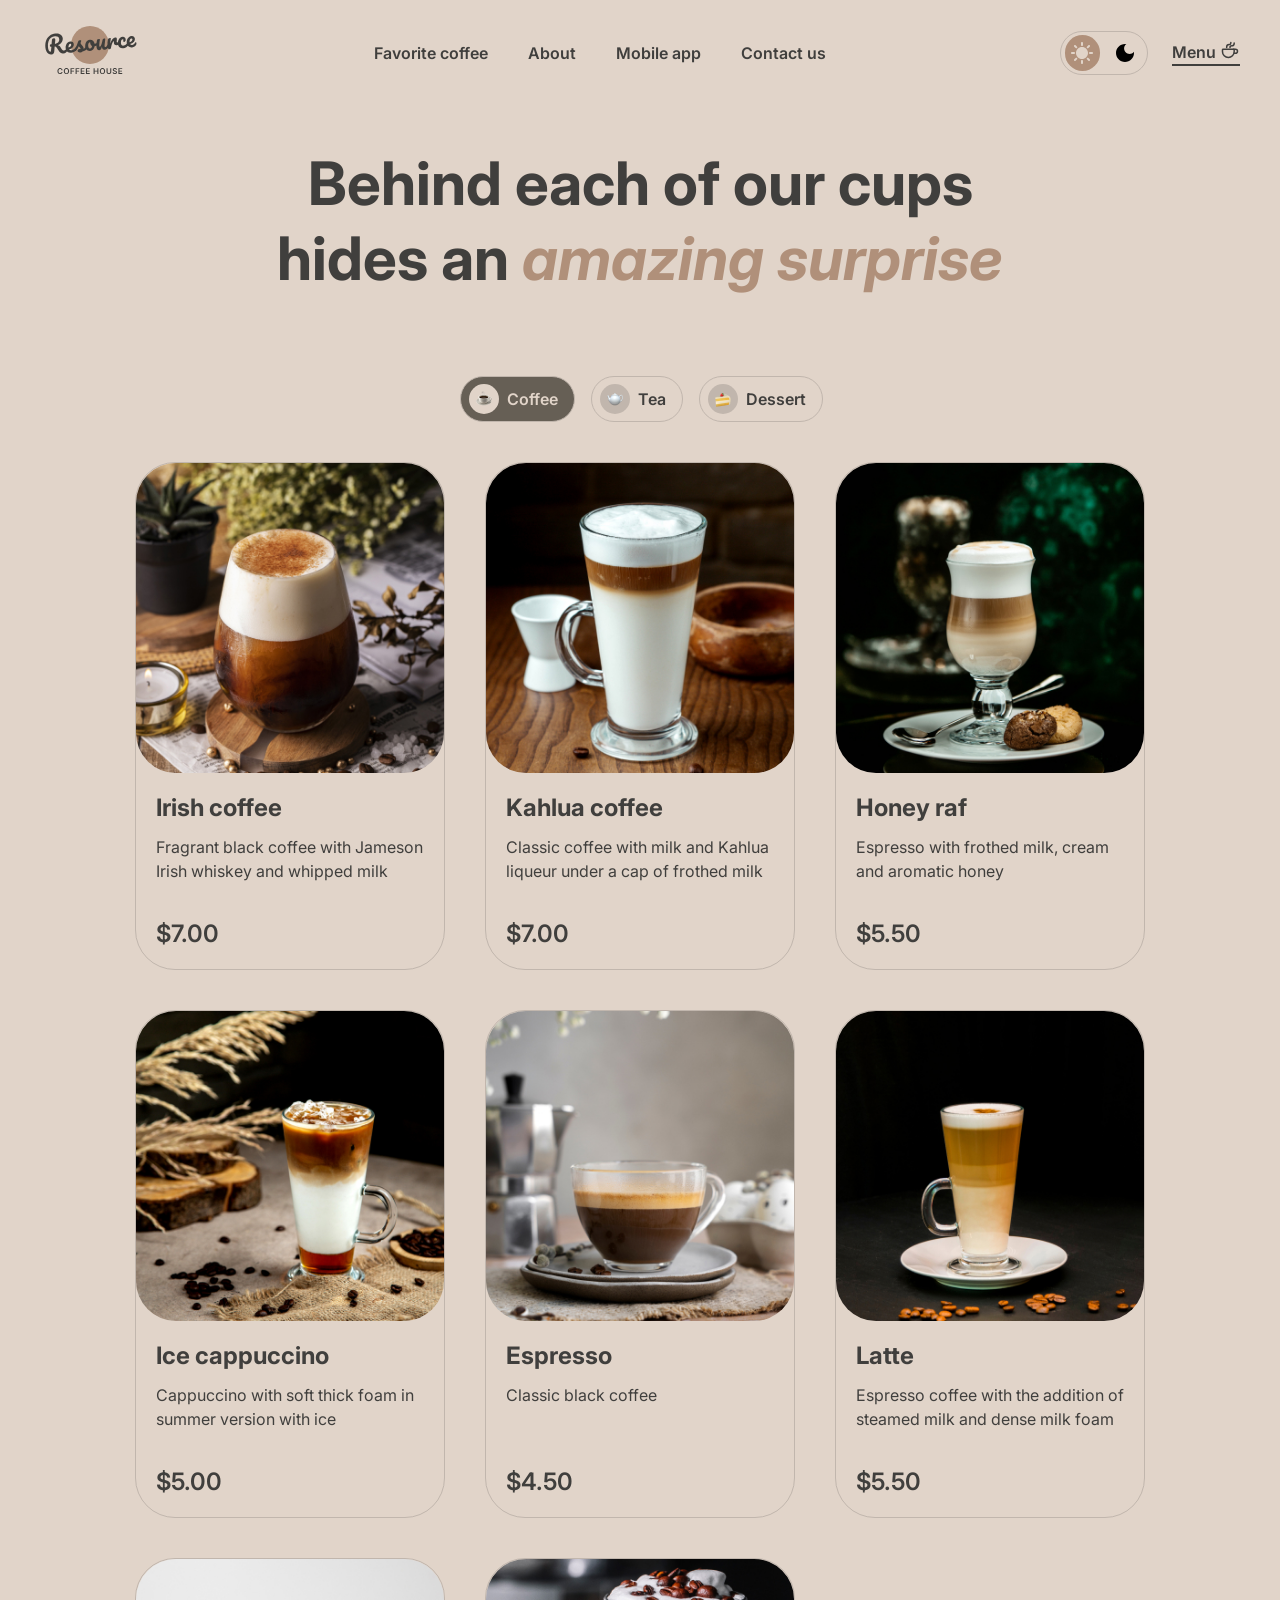
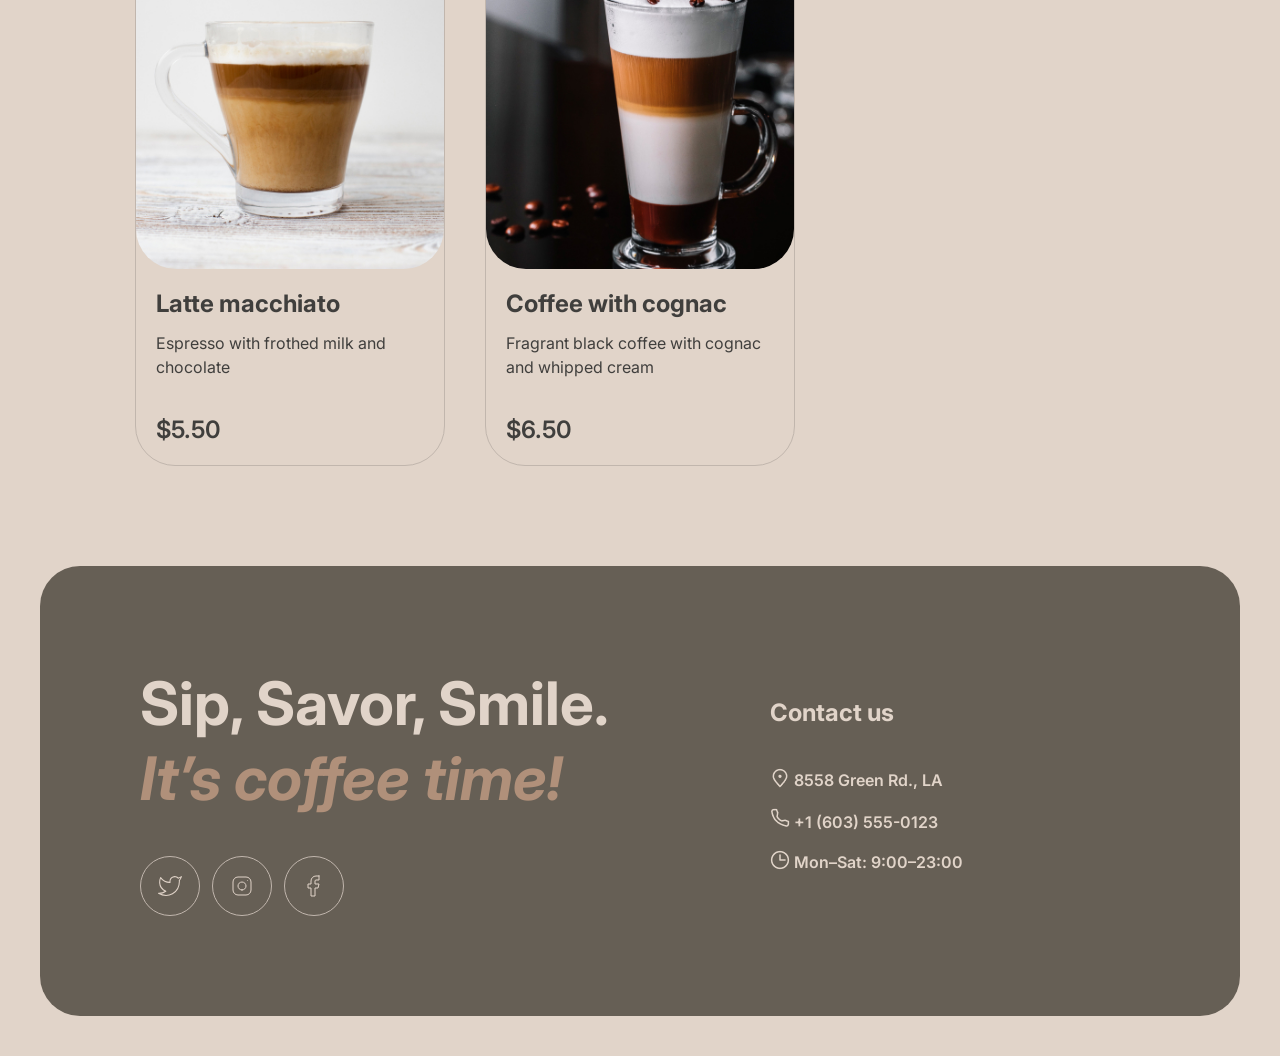
==== catalog.html @ 5dd46937 "feat: add favicon" ====
<!DOCTYPE html>
<html lang="en">

<head>
    <meta charset="UTF-8">
    <meta name="viewport" content="width=device-width, initial-scale=1.0">
    <title>Coffee House</title>
    <link rel="icon" href="images/favicons/cafe.ico" type="image/x-icon">
    <link
        href="https://fonts.googleapis.com/css2?family=Inter:ital,opsz,wght@0,14..32,100..900;1,14..32,100..900&display=swap"
        rel="stylesheet">
    <link rel="stylesheet" href="styles/style.css">
    <link rel="stylesheet" href="styles/catalog.css">
    <link rel="stylesheet" href="styles/media.css">
    <script>
        (function () {
            const theme = localStorage.getItem('theme') || 'light';
            document.documentElement.setAttribute('data-theme', theme);
        })();
    </script>
</head>

<body>

    <svg xmlns="http://www.w3.org/2000/svg" style="display: none;">
        <symbol id="icon-logo" viewBox="0 0 100 60" fill="none">
            <path
                d="M69 25C69 35.4934 60.4934 44 50 44C39.5066 44 31 35.4934 31 25C31 14.5066 39.5066 6 50 6C60.4934 6 69 14.5066 69 25Z"
                fill="#B0907A" />
            <path
                d="M95.6784 22.2913C95.8856 22.2732 96.0534 22.3548 96.1817 22.5364C96.326 22.7165 96.4127 22.9739 96.442 23.3086C96.4922 23.8824 96.4 24.3884 96.1652 24.8265C95.7789 25.5509 95.2359 26.1365 94.5362 26.5832C93.8524 27.0285 93.0084 27.295 92.0042 27.3829C90.4741 27.5168 89.2469 27.1664 88.3226 26.3318C87.3969 25.4812 86.8658 24.2749 86.7291 22.7129C86.6329 21.6131 86.7748 20.5727 87.1547 19.5919C87.5333 18.5951 88.1046 17.7822 88.8687 17.1532C89.6487 16.5229 90.5568 16.1623 91.5928 16.0717C92.5173 15.9908 93.2829 16.2049 93.8895 16.714C94.4948 17.2071 94.8386 17.9239 94.9209 18.8643C95.0171 19.9641 94.7016 20.9473 93.9743 21.814C93.2617 22.6633 91.9772 23.4021 90.1208 24.0303C90.5675 24.73 91.2451 25.0401 92.1537 24.9606C92.8072 24.9035 93.3279 24.7053 93.7158 24.3662C94.1197 24.0257 94.5692 23.4725 95.0643 22.7064C95.2346 22.4506 95.4393 22.3122 95.6784 22.2913ZM91.3914 18.4503C90.8016 18.5019 90.3295 18.8885 89.9751 19.6102C89.6365 20.3304 89.5098 21.1767 89.5949 22.149L89.5991 22.1968C90.5199 21.8914 91.2318 21.4918 91.7347 20.9981C92.2376 20.5044 92.4632 19.9626 92.4117 19.3729C92.3852 19.0701 92.2766 18.8386 92.0859 18.6786C91.9098 18.5013 91.6783 18.4252 91.3914 18.4503Z"
                fill="currentColor" />
            <path
                d="M83.2976 28.1446C81.7356 28.2813 80.4779 27.9497 79.5245 27.1497C78.5857 26.3324 78.0529 25.1985 77.926 23.7481C77.813 22.457 77.969 21.303 78.394 20.2861C78.819 19.2692 79.4149 18.4622 80.1818 17.8651C80.9487 17.268 81.7784 16.9304 82.671 16.8523C83.5477 16.7756 84.2481 16.9793 84.7723 17.4635C85.311 17.9303 85.6159 18.5702 85.6871 19.383C85.7456 20.0525 85.6437 20.6316 85.3813 21.1203C85.1348 21.6076 84.7725 21.8722 84.2944 21.9141C83.9915 21.9406 83.7382 21.8904 83.5344 21.7637C83.3465 21.6356 83.2414 21.444 83.2191 21.189C83.2093 21.0774 83.2141 20.9485 83.2334 20.8023C83.2527 20.6561 83.2676 20.5504 83.278 20.4852C83.3367 20.2392 83.357 20.0125 83.3389 19.8053C83.3208 19.5981 83.2511 19.4436 83.1297 19.3418C83.0243 19.2386 82.876 19.1953 82.6847 19.2121C82.3181 19.2441 81.9901 19.4415 81.7006 19.8041C81.4097 20.1508 81.193 20.6114 81.0506 21.186C80.9081 21.7606 80.8661 22.3826 80.9247 23.0521C81.0865 24.901 81.9723 25.7551 83.5821 25.6142C84.2356 25.557 84.9181 25.2805 85.6296 24.7846C86.3556 24.2714 87.0469 23.5444 87.7034 22.6036C87.8752 22.3637 88.0806 22.2333 88.3197 22.2124C88.5269 22.1942 88.6946 22.2759 88.8229 22.4574C88.9672 22.6375 89.054 22.895 89.0832 23.2297C89.1362 23.8354 89.028 24.3427 88.7587 24.7518C88.0904 25.7418 87.2526 26.5378 86.2452 27.1399C85.2524 27.7247 84.2699 28.0596 83.2976 28.1446Z"
                fill="currentColor" />
            <path
                d="M69.549 29.3476C68.9433 29.4006 68.485 29.1195 68.1742 28.5042C67.8794 27.8876 67.6706 26.8779 67.5479 25.4753C67.3666 23.4032 67.4892 21.4089 67.9158 19.4924C68.0188 19.0177 68.2207 18.6627 68.5213 18.4276C68.8365 18.1752 69.289 18.0232 69.8787 17.9716C70.1975 17.9437 70.4242 17.964 70.5586 18.0326C70.6931 18.1011 70.7701 18.2469 70.7897 18.4701C70.812 18.7251 70.7426 19.3094 70.5816 20.2229C70.478 20.8744 70.3993 21.4434 70.3455 21.93C70.2917 22.4165 70.2636 23.0132 70.2612 23.7201C70.6673 22.3033 71.1594 21.136 71.7376 20.2181C72.3158 19.3002 72.8997 18.6308 73.4892 18.2098C74.0947 17.7874 74.6605 17.5532 75.1865 17.5072C76.2225 17.4166 76.7858 17.8893 76.8765 18.9253C76.8946 19.1325 76.8668 19.6409 76.7931 20.4504C76.7214 21.0991 76.6925 21.5032 76.7064 21.6626C76.7552 22.2204 76.9789 22.4819 77.3773 22.4471C77.8236 22.408 78.3668 22.0072 79.0067 21.2445C79.1958 21.0191 79.4019 20.8967 79.6251 20.8772C79.8323 20.8591 80 20.9408 80.1283 21.1223C80.2712 21.2864 80.3559 21.5199 80.3824 21.8228C80.434 22.4125 80.315 22.8887 80.0255 23.2513C79.6197 23.7526 79.1285 24.1971 78.5521 24.5848C77.9903 24.9552 77.3746 25.1697 76.7052 25.2282C75.8604 25.3021 75.196 25.1434 74.7121 24.7521C74.2441 24.3594 73.978 23.7965 73.9139 23.0633C73.8929 22.8242 73.8959 22.583 73.9228 22.3397C73.9268 22.0182 73.9239 21.8016 73.9142 21.69C73.8919 21.435 73.793 21.3151 73.6177 21.3305C73.3786 21.3514 73.0836 21.6503 72.7325 22.2271C72.396 22.7865 72.0748 23.5213 71.7689 24.4314C71.4631 25.3415 71.2332 26.2932 71.0791 27.2864C70.9694 28.0509 70.8068 28.5791 70.5914 28.8709C70.3906 29.1455 70.0431 29.3044 69.549 29.3476Z"
                fill="currentColor" />
            <path
                d="M59.2462 30.2488C58.5289 30.3116 57.9106 30.0364 57.3912 29.4233C56.8863 28.7929 56.5906 27.9836 56.5042 26.9954C56.3996 25.8 56.3838 24.7012 56.4567 23.699C56.5282 22.6809 56.6985 21.5979 56.9675 20.4501C57.085 19.958 57.2782 19.5958 57.547 19.3635C57.8157 19.1312 58.2609 18.9878 58.8826 18.9334C59.2332 18.9028 59.4772 18.9376 59.6145 19.038C59.7677 19.1371 59.8541 19.2981 59.8736 19.5213C59.8847 19.6488 59.8347 20.0868 59.7235 20.8354C59.6157 21.4391 59.5349 21.9842 59.4811 22.4707C59.3088 24.1722 59.247 25.3019 59.2958 25.8598C59.3251 26.1945 59.3859 26.4301 59.4781 26.5666C59.569 26.6871 59.7021 26.7397 59.8774 26.7244C60.1165 26.7035 60.3904 26.4386 60.6993 25.9297C61.024 25.4195 61.3431 24.6608 61.6565 23.6536C61.9859 22.6451 62.2798 21.4148 62.5382 19.9627C62.6239 19.4734 62.7852 19.114 63.0221 18.8845C63.2749 18.6535 63.6643 18.5151 64.1903 18.4691C64.5569 18.437 64.8161 18.4625 64.9679 18.5456C65.1184 18.6127 65.204 18.7658 65.2249 19.0049C65.2598 19.4034 65.1561 20.5127 64.9138 22.3327C64.646 24.412 64.533 25.6907 64.5748 26.1688C64.6013 26.4717 64.686 26.7052 64.8289 26.8694C64.9703 27.0176 65.1447 27.0827 65.3519 27.0645C65.6706 27.0366 66.0285 26.8126 66.4254 26.3924C66.8368 25.9549 67.3708 25.2657 68.0273 24.3249C68.199 24.0851 68.4044 23.9547 68.6435 23.9337C68.8507 23.9156 69.0185 23.9973 69.1468 24.1788C69.291 24.3589 69.3778 24.6163 69.4071 24.9511C69.4629 25.5886 69.3547 26.096 69.0825 26.4731C68.471 27.3779 67.7905 28.1361 67.041 28.7477C66.3074 29.358 65.4385 29.707 64.4343 29.7949C63.6693 29.8618 63.0776 29.6165 62.6594 29.0588C62.2572 28.4997 62.0093 27.6862 61.9159 26.6183C61.7398 27.7259 61.4065 28.5982 60.9162 29.2354C60.4245 29.8566 59.8678 30.1944 59.2462 30.2488Z"
                fill="currentColor" />
            <path
                d="M57.5606 22.8796C57.7678 22.8614 57.9362 22.9511 58.0659 23.1485C58.1956 23.346 58.2744 23.6041 58.3023 23.9229C58.3692 24.688 58.1779 25.1625 57.7282 25.3463C56.8011 25.7647 55.7659 26.048 54.6225 26.1963C54.4367 27.5616 53.9332 28.6898 53.1117 29.5808C52.2888 30.4559 51.3115 30.9429 50.1799 31.0419C49.2235 31.1256 48.3824 30.9663 47.6566 30.564C46.9467 30.1603 46.383 29.5913 45.9654 28.8569C45.5478 28.1225 45.3 27.309 45.2219 26.4164C45.1159 25.205 45.2529 24.1089 45.6328 23.1281C46.0114 22.1313 46.5841 21.3343 47.351 20.7372C48.1165 20.1242 48.9933 19.7744 49.9816 19.688C51.1929 19.582 52.2022 19.9193 53.0093 20.6999C53.8309 21.4632 54.3592 22.453 54.5941 23.6691C55.339 23.5558 56.2177 23.3183 57.23 22.9567C57.3547 22.9136 57.4649 22.8879 57.5606 22.8796ZM50.1494 28.4908C50.6595 28.4462 51.0797 28.2007 51.41 27.7542C51.7563 27.3063 51.959 26.6863 52.0182 25.8941C51.4948 25.6026 51.0739 25.1977 50.7555 24.6795C50.4531 24.1599 50.2754 23.5972 50.2224 22.9916C50.2001 22.7365 50.2017 22.4794 50.2272 22.2202L50.1076 22.2307C49.4701 22.2864 48.9633 22.644 48.5873 23.3032C48.2259 23.9452 48.094 24.824 48.1916 25.9398C48.2683 26.8164 48.4942 27.4712 48.8694 27.9042C49.2605 28.3357 49.6872 28.5313 50.1494 28.4908Z"
                fill="currentColor" />
            <path
                d="M40.3103 32.4354C39.4815 32.508 38.8272 32.3725 38.3474 32.029C37.8836 31.6841 37.6307 31.2726 37.5889 30.7944C37.5527 30.38 37.6727 30.0081 37.9491 29.6787C38.2254 29.3494 38.6584 29.1589 39.2482 29.1073C39.4554 29.0892 39.6966 29.0922 39.9717 29.1163C40.2614 29.1231 40.4787 29.1282 40.6235 29.1316C40.5713 28.7185 40.4415 28.3364 40.2341 27.9851C40.0427 27.6325 39.8048 27.3 39.5205 26.9876C39.2348 26.6592 38.9692 26.3773 38.7237 26.1418C38.3119 27.1254 37.8861 27.9497 37.4464 28.6145C37.0226 29.278 36.5482 29.9137 36.0232 30.5218C35.7614 30.8338 35.4711 31.0038 35.1523 31.0316C34.8973 31.054 34.6824 30.9844 34.5077 30.823C34.3316 30.6457 34.2316 30.4216 34.2079 30.1506C34.1801 29.8318 34.2658 29.5272 34.4653 29.2367L34.7426 28.827C35.5244 27.6664 36.1078 26.7159 36.4928 25.9756C36.7233 25.4896 36.9884 24.8481 37.288 24.0509C37.5863 23.2379 37.8745 22.4016 38.1527 21.542C38.3942 20.8142 38.9931 20.4085 39.9494 20.3248C40.3957 20.2858 40.71 20.2984 40.8923 20.3628C41.0746 20.4271 41.1734 20.547 41.1888 20.7223C41.1971 20.8179 41.1785 20.9722 41.1329 21.1849C41.0873 21.3977 41.0177 21.6126 40.9243 21.8296C40.6876 22.4285 40.5867 22.9272 40.6215 23.3257C40.6424 23.5647 40.7451 23.8208 40.9296 24.0937C41.1301 24.3653 41.4244 24.7009 41.8127 25.1006C42.3814 25.7254 42.8141 26.2657 43.111 26.7216C43.4224 27.1601 43.6025 27.6583 43.6513 28.2162C43.6652 28.3756 43.6688 28.6001 43.662 28.8898C44.4166 28.5187 45.2626 27.6335 46.2003 26.2345C46.372 25.9946 46.5774 25.8642 46.8165 25.8433C47.0237 25.8252 47.1915 25.9069 47.3198 26.0884C47.464 26.2685 47.5508 26.5259 47.5801 26.8606C47.6331 27.4663 47.5249 27.9737 47.2555 28.3827C46.545 29.4407 45.8392 30.185 45.1381 30.6158C44.4515 31.0292 43.5756 31.2985 42.5105 31.4238C41.9204 32.0215 41.187 32.3587 40.3103 32.4354Z"
                fill="currentColor" />
            <path
                d="M36.6161 26.7357C36.8233 26.7175 36.9911 26.7992 37.1194 26.9807C37.2636 27.1608 37.3504 27.4183 37.3797 27.753C37.4355 28.3905 37.3273 28.8979 37.0551 29.2751C36.5281 30.0439 35.7492 30.7786 34.7183 31.4791C33.7034 32.1782 32.5823 32.5815 31.355 32.6888C29.6814 32.8353 28.3426 32.4947 27.3386 31.667C26.3347 30.8394 25.7637 29.6365 25.6256 28.0586C25.5294 26.9588 25.6713 25.9185 26.0512 24.9376C26.4298 23.9408 27.0011 23.1279 27.7652 22.4989C28.5452 21.8686 29.4533 21.508 30.4893 21.4174C31.4138 21.3365 32.1793 21.5506 32.786 22.0597C33.3913 22.5528 33.7351 23.2696 33.8173 24.21C33.9136 25.3098 33.5981 26.293 32.8708 27.1597C32.1581 28.009 30.8816 28.7471 29.0412 29.3739C29.5039 30.0722 30.293 30.3726 31.4088 30.275C32.126 30.2122 32.9173 29.894 33.7826 29.3204C34.6625 28.7295 35.4016 27.9983 35.9999 27.1269C36.1716 26.887 36.377 26.7566 36.6161 26.7357ZM30.2878 23.796C29.6981 23.8476 29.226 24.2342 28.8715 24.9559C28.533 25.6761 28.4063 26.5224 28.4914 27.4947L28.4955 27.5425C29.4164 27.2371 30.1283 26.8375 30.6312 26.3438C31.1341 25.8501 31.3597 25.3083 31.3081 24.7186C31.2816 24.4158 31.1731 24.1843 30.9824 24.0243C30.8063 23.847 30.5747 23.7709 30.2878 23.796Z"
                fill="currentColor" />
            <path
                d="M27.6906 27.5167C27.8978 27.4986 28.0656 27.5803 28.1939 27.7618C28.3382 27.9419 28.4249 28.1993 28.4542 28.5341C28.5086 29.1557 28.4004 29.6631 28.1296 30.0561C27.4454 31.0476 26.7351 31.8324 25.9987 32.4108C25.261 32.9733 24.3581 33.3012 23.2902 33.3946C22.2541 33.4853 21.3451 33.2837 20.5631 32.79C19.797 32.2949 19.028 31.3985 18.256 30.1009C17.6351 29.063 17.151 28.3023 16.8035 27.8188C16.4547 27.3193 16.119 26.9712 15.7967 26.7745C15.4903 26.5765 15.1198 26.4724 14.6852 26.4622C14.6508 26.8025 14.5595 27.8705 14.4114 29.6663C14.3537 30.4744 14.3165 30.9675 14.3 31.1456C14.2256 32.1319 13.9724 32.9089 13.5402 33.4767C13.1067 34.0286 12.4038 34.3471 11.4315 34.4321C10.3636 34.5256 9.38799 34.2977 8.50477 33.7486C7.63609 33.1822 6.9298 32.3606 6.38589 31.2839C5.84059 30.1913 5.50518 28.9277 5.37968 27.4932C5.1454 24.8154 5.40544 22.4638 6.15978 20.4383C6.93006 18.4115 8.10738 16.8148 9.69174 15.6483C11.2906 14.4644 13.1899 13.7763 15.3895 13.5838C16.9196 13.45 18.223 13.5688 19.2994 13.9404C20.3759 14.312 21.1968 14.8826 21.762 15.6523C22.3432 16.4206 22.6784 17.3148 22.7676 18.3349C22.8457 19.2275 22.7073 20.1229 22.3522 21.0213C22.0117 21.9023 21.4476 22.7066 20.66 23.434C19.8724 24.1614 18.8869 24.7375 17.7034 25.1622C18.4866 25.3025 19.1057 25.5856 19.5605 26.0116C20.0154 26.4376 20.4891 27.0787 20.9816 27.9351C21.5115 28.8524 22.0112 29.5153 22.4806 29.924C22.966 30.3312 23.4955 30.5098 24.0693 30.4596C24.5794 30.4149 25.0509 30.205 25.4838 29.8299C25.9154 29.4388 26.4456 28.7981 27.0744 27.9079C27.2461 27.6681 27.4515 27.5377 27.6906 27.5167ZM11.3837 26.727C10.8418 26.7744 10.4561 26.6797 10.2266 26.4428C10.013 26.2045 9.89225 25.9259 9.86436 25.6071C9.8309 25.2246 9.92394 24.9113 10.1435 24.6672C10.379 24.4218 10.6562 24.2851 10.9749 24.2572L11.5727 24.2049C11.691 22.6206 11.8123 21.2528 11.9364 20.1016C12.053 19.0474 12.6771 18.4708 13.8088 18.3718C14.7173 18.2923 15.2071 18.659 15.2782 19.4719C15.2936 19.6473 15.2975 19.7835 15.2899 19.8805L14.9199 23.9121C15.7764 23.789 16.5393 23.5134 17.2085 23.0855C17.8937 22.6561 18.4149 22.0966 18.7722 21.4068C19.1454 20.7156 19.2957 19.9556 19.2232 19.1268C19.1353 18.1226 18.7236 17.3636 17.988 16.8498C17.2524 16.3359 16.2232 16.1369 14.9002 16.2526C13.3382 16.3893 12.0016 16.8997 10.8904 17.7839C9.79381 18.6508 8.98568 19.8779 8.46605 21.4653C7.94503 23.0366 7.78003 24.9142 7.97108 27.0978C8.06033 28.1179 8.24063 28.9855 8.51198 29.7006C8.78334 30.4157 9.08648 30.9432 9.42139 31.2834C9.75631 31.6235 10.0592 31.7817 10.3302 31.7579C10.5374 31.7398 10.6957 31.6216 10.8051 31.4032C10.9304 31.1834 11.0127 30.839 11.052 30.3698L11.3837 26.727Z"
                fill="currentColor" />
            <path
                d="M78.4023 54.0001V48.1819H82.1864V49.0654H79.4563V50.645H81.9904V51.5285H79.4563V53.1165H82.2092V54.0001H78.4023Z"
                fill="currentColor" />
            <path
                d="M75.9698 49.7813C75.9433 49.5332 75.8316 49.34 75.6346 49.2017C75.4395 49.0635 75.1857 48.9943 74.8732 48.9943C74.6535 48.9943 74.4651 49.0275 74.3079 49.0938C74.1507 49.1601 74.0304 49.25 73.9471 49.3637C73.8638 49.4773 73.8211 49.607 73.8192 49.7529C73.8192 49.8741 73.8467 49.9792 73.9016 50.0682C73.9585 50.1572 74.0352 50.233 74.1317 50.2955C74.2283 50.3561 74.3353 50.4072 74.4528 50.4489C74.5702 50.4906 74.6886 50.5256 74.8079 50.554L75.3533 50.6904C75.573 50.7415 75.7842 50.8106 75.9869 50.8977C76.1914 50.9849 76.3742 51.0947 76.5352 51.2273C76.698 51.3599 76.8268 51.5199 76.9215 51.7074C77.0162 51.8949 77.0636 52.1146 77.0636 52.3665C77.0636 52.7074 76.9764 53.0076 76.8022 53.2671C76.628 53.5246 76.3761 53.7263 76.0465 53.8722C75.7189 54.0161 75.3221 54.0881 74.8562 54.0881C74.4035 54.0881 74.0105 54.018 73.6772 53.8779C73.3458 53.7377 73.0863 53.5332 72.8988 53.2642C72.7132 52.9953 72.6128 52.6676 72.5977 52.2813H73.6346C73.6497 52.4839 73.7122 52.6525 73.8221 52.787C73.9319 52.9214 74.0749 53.0218 74.2511 53.0881C74.4291 53.1544 74.628 53.1875 74.8477 53.1875C75.0768 53.1875 75.2776 53.1534 75.4499 53.0852C75.6242 53.0152 75.7605 52.9186 75.859 52.7955C75.9575 52.6705 76.0077 52.5246 76.0096 52.358C76.0077 52.2065 75.9632 52.0815 75.8761 51.983C75.7889 51.8826 75.6668 51.7993 75.5096 51.733C75.3543 51.6648 75.1725 51.6042 74.9641 51.5512L74.3022 51.3807C73.823 51.2576 73.4442 51.071 73.1658 50.821C72.8893 50.5692 72.7511 50.2349 72.7511 49.8182C72.7511 49.4754 72.8439 49.1752 73.0295 48.9176C73.217 48.6601 73.4717 48.4602 73.7937 48.3182C74.1156 48.1743 74.4802 48.1023 74.8874 48.1023C75.3003 48.1023 75.6621 48.1743 75.9727 48.3182C76.2852 48.4602 76.5304 48.6582 76.7085 48.912C76.8865 49.1638 76.9783 49.4536 76.984 49.7813H75.9698Z"
                fill="currentColor" />
            <path
                d="M70.2086 48.1819H71.2626V51.983C71.2626 52.3997 71.1641 52.7662 70.9672 53.0825C70.7721 53.3987 70.4975 53.6459 70.1433 53.8239C69.7891 54.0001 69.3753 54.0881 68.9018 54.0881C68.4264 54.0881 68.0117 54.0001 67.6575 53.8239C67.3033 53.6459 67.0287 53.3987 66.8336 53.0825C66.6386 52.7662 66.541 52.3997 66.541 51.983V48.1819H67.595V51.895C67.595 52.1374 67.648 52.3533 67.7541 52.5427C67.862 52.7321 68.0136 52.8807 68.2086 52.9887C68.4037 53.0948 68.6348 53.1478 68.9018 53.1478C69.1689 53.1478 69.3999 53.0948 69.595 52.9887C69.792 52.8807 69.9435 52.7321 70.0495 52.5427C70.1556 52.3533 70.2086 52.1374 70.2086 51.895V48.1819Z"
                fill="currentColor" />
            <path
                d="M65.1435 51.0909C65.1435 51.7178 65.026 52.2548 64.7912 52.7017C64.5582 53.1468 64.2401 53.4877 63.8366 53.7245C63.4351 53.9612 62.9796 54.0796 62.4702 54.0796C61.9607 54.0796 61.5043 53.9612 61.1009 53.7245C60.6993 53.4858 60.3812 53.144 60.1463 52.6989C59.9134 52.2519 59.7969 51.7159 59.7969 51.0909C59.7969 50.464 59.9134 49.9281 60.1463 49.483C60.3812 49.036 60.6993 48.6942 61.1009 48.4574C61.5043 48.2207 61.9607 48.1023 62.4702 48.1023C62.9796 48.1023 63.4351 48.2207 63.8366 48.4574C64.2401 48.6942 64.5582 49.036 64.7912 49.483C65.026 49.9281 65.1435 50.464 65.1435 51.0909ZM64.0838 51.0909C64.0838 50.6496 64.0147 50.2775 63.8764 49.9745C63.7401 49.6695 63.5507 49.4394 63.3082 49.2841C63.0658 49.1269 62.7865 49.0483 62.4702 49.0483C62.1539 49.0483 61.8745 49.1269 61.6321 49.2841C61.3897 49.4394 61.1993 49.6695 61.0611 49.9745C60.9247 50.2775 60.8565 50.6496 60.8565 51.0909C60.8565 51.5322 60.9247 51.9053 61.0611 52.2102C61.1993 52.5133 61.3897 52.7434 61.6321 52.9006C61.8745 53.0559 62.1539 53.1335 62.4702 53.1335C62.7865 53.1335 63.0658 53.0559 63.3082 52.9006C63.5507 52.7434 63.7401 52.5133 63.8764 52.2102C64.0147 51.9053 64.0838 51.5322 64.0838 51.0909Z"
                fill="currentColor" />
            <path
                d="M53.5918 54.0001V48.1819H54.6458V50.645H57.3418V48.1819H58.3986V54.0001H57.3418V51.5285H54.6458V54.0001H53.5918Z"
                fill="currentColor" />
            <path
                d="M45.9492 54.0001V48.1819H49.7333V49.0654H47.0032V50.645H49.5373V51.5285H47.0032V53.1165H49.756V54.0001H45.9492Z"
                fill="currentColor" />
            <path
                d="M40.6895 54.0001V48.1819H44.4735V49.0654H41.7434V50.645H44.2775V51.5285H41.7434V53.1165H44.4963V54.0001H40.6895Z"
                fill="currentColor" />
            <path d="M35.6016 54.0001V48.1819H39.3288V49.0654H36.6555V50.645H39.0732V51.5285H36.6555V54.0001H35.6016Z"
                fill="currentColor" />
            <path d="M30.5137 54.0001V48.1819H34.2409V49.0654H31.5676V50.645H33.9853V51.5285H31.5676V54.0001H30.5137Z"
                fill="currentColor" />
            <path
                d="M29.1181 51.0909C29.1181 51.7178 29.0007 52.2548 28.7658 52.7017C28.5328 53.1468 28.2147 53.4877 27.8113 53.7245C27.4097 53.9612 26.9542 54.0796 26.4448 54.0796C25.9353 54.0796 25.4789 53.9612 25.0755 53.7245C24.6739 53.4858 24.3558 53.144 24.1209 52.6989C23.888 52.2519 23.7715 51.7159 23.7715 51.0909C23.7715 50.464 23.888 49.9281 24.1209 49.483C24.3558 49.036 24.6739 48.6942 25.0755 48.4574C25.4789 48.2207 25.9353 48.1023 26.4448 48.1023C26.9542 48.1023 27.4097 48.2207 27.8113 48.4574C28.2147 48.6942 28.5328 49.036 28.7658 49.483C29.0007 49.9281 29.1181 50.464 29.1181 51.0909ZM28.0584 51.0909C28.0584 50.6496 27.9893 50.2775 27.851 49.9745C27.7147 49.6695 27.5253 49.4394 27.2828 49.2841C27.0404 49.1269 26.7611 49.0483 26.4448 49.0483C26.1285 49.0483 25.8491 49.1269 25.6067 49.2841C25.3643 49.4394 25.1739 49.6695 25.0357 49.9745C24.8993 50.2775 24.8311 50.6496 24.8311 51.0909C24.8311 51.5322 24.8993 51.9053 25.0357 52.2102C25.1739 52.5133 25.3643 52.7434 25.6067 52.9006C25.8491 53.0559 26.1285 53.1335 26.4448 53.1335C26.7611 53.1335 27.0404 53.0559 27.2828 52.9006C27.5253 52.7434 27.7147 52.5133 27.851 52.2102C27.9893 51.9053 28.0584 51.5322 28.0584 51.0909Z"
                fill="currentColor" />
            <path
                d="M22.5536 50.1449H21.4911C21.4608 49.9707 21.4049 49.8163 21.3235 49.6818C21.2421 49.5455 21.1407 49.4299 21.0195 49.3352C20.8983 49.2406 20.7601 49.1695 20.6048 49.1222C20.4513 49.0729 20.2856 49.0483 20.1076 49.0483C19.7913 49.0483 19.511 49.1279 19.2667 49.287C19.0224 49.4442 18.8311 49.6752 18.6928 49.9801C18.5546 50.2832 18.4854 50.6534 18.4854 51.0909C18.4854 51.536 18.5546 51.911 18.6928 52.2159C18.833 52.519 19.0243 52.7481 19.2667 52.9034C19.511 53.0568 19.7904 53.1335 20.1048 53.1335C20.279 53.1335 20.4419 53.1108 20.5934 53.0654C20.7468 53.018 20.8841 52.9489 21.0053 52.858C21.1284 52.7671 21.2317 52.6553 21.315 52.5227C21.4002 52.3902 21.4589 52.2387 21.4911 52.0682L22.5536 52.0739C22.5138 52.3504 22.4277 52.6099 22.2951 52.8523C22.1644 53.0947 21.993 53.3087 21.7809 53.4943C21.5688 53.6781 21.3207 53.822 21.0366 53.9262C20.7525 54.0284 20.4371 54.0796 20.0906 54.0796C19.5792 54.0796 19.1228 53.9612 18.7212 53.7245C18.3197 53.4877 18.0034 53.1459 17.7724 52.6989C17.5413 52.2519 17.4258 51.7159 17.4258 51.0909C17.4258 50.464 17.5423 49.9281 17.7752 49.483C18.0082 49.036 18.3254 48.6942 18.7269 48.4574C19.1284 48.2207 19.583 48.1023 20.0906 48.1023C20.4144 48.1023 20.7156 48.1477 20.994 48.2387C21.2724 48.3296 21.5205 48.4631 21.7383 48.6392C21.9561 48.8135 22.1351 49.0275 22.2752 49.2813C22.4173 49.5332 22.5101 49.821 22.5536 50.1449Z"
                fill="currentColor" />
        </symbol>

        <symbol id="icon-sun" viewBox="0 0 22 22" fill="none">
            <path
                d="M10 3V1C10 0.45 10.45 0 11 0C11.55 0 12 0.45 12 1V3C12 3.55 11.55 4 11 4C10.45 4 10 3.55 10 3ZM17.36 6.05L18.77 4.63C19.16 4.24 19.16 3.61 18.77 3.22C18.38 2.83 17.75 2.83 17.36 3.22L15.95 4.64C15.56 5.03 15.56 5.66 15.95 6.05C16.34 6.44 16.97 6.44 17.36 6.05ZM21 10H19C18.45 10 18 10.45 18 11C18 11.55 18.45 12 19 12H21C21.55 12 22 11.55 22 11C22 10.45 21.55 10 21 10ZM11 18C10.45 18 10 18.45 10 19V21C10 21.55 10.45 22 11 22C11.55 22 12 21.55 12 21V19C12 18.45 11.55 18 11 18ZM4.64 6.05L3.22 4.64C2.83 4.25 2.83 3.61 3.22 3.23C3.61 2.85 4.25 2.84 4.63 3.23L6.04 4.64C6.43 5.03 6.43 5.67 6.04 6.05C5.65 6.43 5.02 6.44 4.64 6.05ZM15.95 15.95C15.56 16.34 15.56 16.98 15.95 17.36L17.36 18.77C17.75 19.16 18.39 19.16 18.77 18.77C19.16 18.38 19.16 17.74 18.77 17.36L17.36 15.95C16.98 15.56 16.34 15.56 15.95 15.95ZM1 12H3C3.55 12 4 11.55 4 11C4 10.45 3.55 10 3 10H1C0.45 10 0 10.45 0 11C0 11.55 0.45 12 1 12ZM4.64 18.78L6.05 17.37C6.44 16.98 6.44 16.34 6.05 15.96C5.66 15.58 5.02 15.57 4.64 15.96L3.23 17.37C2.84 17.76 2.84 18.4 3.23 18.78C3.61 19.17 4.25 19.17 4.64 18.78ZM11 5C7.69 5 5 7.69 5 11C5 14.31 7.69 17 11 17C14.31 17 17 14.31 17 11C17 7.69 14.31 5 11 5Z"
                fill="#E1D4C9" />
        </symbol>

        <symbol id="icon-moon" viewBox="0 0 18 18" fill="none">
            <path
                d="M9 0C4.03 0 0 4.03 0 9C0 13.97 4.03 18 9 18C13.97 18 18 13.97 18 9C18 8.54 17.96 8.08 17.9 7.64C16.92 9.01 15.32 9.9 13.5 9.9C10.52 9.9 8.1 7.48 8.1 4.5C8.1 2.69 8.99 1.08 10.36 0.0999999C9.92 0.0399999 9.46 0 9 0Z"
                fill="currentColor" />
        </symbol>

        <symbol id="icon-coffeeCup" viewBox="0 0 20 20" fill="none">
            <path
                d="M14.166 9.76667V11.6667C14.166 14.8883 11.5543 17.5 8.33268 17.5C5.11102 17.5 2.49935 14.8883 2.49935 11.6667V9.76667C2.49935 9.4353 2.76798 9.16667 3.09935 9.16667H13.566C13.8974 9.16667 14.166 9.4353 14.166 9.76667Z"
                stroke="currentColor" stroke-width="1.5" stroke-linecap="round" stroke-linejoin="round" />
            <path
                d="M9.99935 7.49996C9.99935 6.66663 10.5946 5.83329 11.7851 5.83329C13.1 5.83329 14.166 4.7673 14.166 3.45234V2.91663"
                stroke="currentColor" stroke-width="1.5" stroke-linecap="round" stroke-linejoin="round" />
            <path
                d="M6.66732 7.5V7.08333C6.66732 5.70262 7.78661 4.58333 9.16732 4.58333C10.0878 4.58333 10.834 3.83714 10.834 2.91667V2.5"
                stroke="currentColor" stroke-width="1.5" stroke-linecap="round" stroke-linejoin="round" />
            <path
                d="M13.334 9.16663H15.4173C16.5679 9.16663 17.5007 10.0994 17.5007 11.25C17.5007 12.4006 16.5679 13.3333 15.4173 13.3333H14.1673"
                stroke="currentColor" stroke-width="1.5" stroke-linecap="round" stroke-linejoin="round" />
        </symbol>

        <symbol id="icon-appStore" viewBox="0 0 27 32" fill="none">
            <path
                d="M22.0578 16.8306C22.021 12.8323 25.4156 10.8871 25.5708 10.7966C23.6483 8.06361 20.6684 7.69021 19.6213 7.66043C17.1185 7.40364 14.6909 9.12057 13.4159 9.12057C12.1156 9.12057 10.1523 7.68524 8.03638 7.72742C5.31352 7.76836 2.76624 9.30541 1.36919 11.6922C-1.51399 16.5589 0.636305 23.7107 3.39861 27.6446C4.7804 29.5711 6.39503 31.7223 8.50843 31.6466C10.576 31.5635 11.3483 30.3614 13.8435 30.3614C16.3157 30.3614 17.0409 31.6466 19.1963 31.5982C21.4153 31.5635 22.8124 29.6629 24.1458 27.719C25.7426 25.5108 26.3839 23.3361 26.4093 23.2245C26.3572 23.2071 22.0998 21.6229 22.0578 16.8306Z"
                fill="currentColor" />
            <path
                d="M17.9863 5.07263C19.0983 3.71671 19.8592 1.872 19.648 0C18.0384 0.0694711 16.0256 1.08549 14.8664 2.41164C13.8409 3.58025 12.9248 5.49566 13.1615 7.29695C14.9695 7.42845 16.8259 6.40747 17.9863 5.07263Z"
                fill="currentColor" />
        </symbol>

        <symbol id="icon-googlePlay" viewBox="0 0 31 33" fill="none">
            <path
                d="M0.572202 1.40304C0.209755 1.77297 0 2.34891 0 3.09478V29.6995C0 30.4453 0.209755 31.0213 0.572202 31.3912L0.661658 31.4724L15.9523 16.5701V16.2182L0.661658 1.31582L0.572202 1.40304Z"
                fill="currentColor" />
            <path
                d="M22.894 21.54L17.8027 16.57V16.2181L22.9001 11.2482L23.0143 11.3128L29.0509 14.6617C30.7737 15.6121 30.7737 17.176 29.0509 18.1324L23.0143 21.4753L22.894 21.54Z"
                fill="currentColor" />
            <path
                d="M22.0897 22.4008L16.8781 17.3195L1.49805 32.3166C2.07025 32.9031 3.00336 32.9738 4.06448 32.3873L22.0897 22.4008Z"
                fill="currentColor" />
            <path
                d="M22.0897 10.3875L4.06448 0.400985C3.00336 -0.17947 2.07025 -0.108795 1.49805 0.477675L16.8781 15.4688L22.0897 10.3875Z"
                fill="currentColor" />
        </symbol>

        <symbol id="icon-twitter" viewBox="0 0 23 19" fill="none">
            <path
                d="M22.5 0.510056C22.5 0.510056 20.4821 1.70217 19.36 2.04006C18.7577 1.34757 17.9573 0.856748 17.067 0.633982C16.1767 0.411216 15.2395 0.467251 14.3821 0.794509C13.5247 1.12177 12.7884 1.70446 12.273 2.46377C11.7575 3.22309 11.4877 4.12239 11.5 5.04006V6.04006C9.74263 6.08562 8.00127 5.69587 6.43101 4.9055C4.86074 4.11513 3.51032 2.94869 2.5 1.51006C2.5 1.51006 -1.5 10.5101 7.5 14.5101C5.44053 15.908 2.98716 16.609 0.5 16.5101C9.5 21.5101 20.5 16.5101 20.5 5.01006C20.4991 4.73151 20.4723 4.45365 20.42 4.18006C21.4406 3.17355 22.5 0.510056 22.5 0.510056Z"
                stroke="currentColor" stroke-linecap="round" stroke-linejoin="round" />
        </symbol>

        <symbol id="icon-instagram" viewBox="0 0 24 24" fill="none">
            <path
                d="M12 16C14.2091 16 16 14.2091 16 12C16 9.79086 14.2091 8 12 8C9.79086 8 8 9.79086 8 12C8 14.2091 9.79086 16 12 16Z"
                stroke="currentColor" stroke-linecap="round" stroke-linejoin="round" />
            <path
                d="M3 16V8C3 5.23858 5.23858 3 8 3H16C18.7614 3 21 5.23858 21 8V16C21 18.7614 18.7614 21 16 21H8C5.23858 21 3 18.7614 3 16Z"
                stroke="currentColor" />
            <path d="M17.5 6.51L17.51 6.49889" stroke="currentColor" stroke-linecap="round" stroke-linejoin="round" />
        </symbol>

        <symbol id="icon-facebook" viewBox="0 0 24 24" fill="none">
            <path
                d="M17 2H14C12.6739 2 11.4021 2.52678 10.4645 3.46447C9.52678 4.40215 9 5.67392 9 7V10H6V14H9V22H13V14H16L17 10H13V7C13 6.73478 13.1054 6.48043 13.2929 6.29289C13.4804 6.10536 13.7348 6 14 6H17V2Z"
                stroke="currentColor" stroke-linecap="round" stroke-linejoin="round" />
        </symbol>

        <symbol id="icon-arrowLeft" viewBox="0 0 24 24" fill="none">
            <path d="M18.5 12H6M12 18L6 12L12 6" stroke="currentColor" stroke-linecap="round" stroke-linejoin="round" />
        </symbol>

        <symbol id="icon-arrowRight" viewBox="0 0 24 24" fill="none">
            <path d="M6 12H18.5M12.5 18L18.5 12L12.5 6" stroke="currentColor" stroke-linecap="round"
                stroke-linejoin="round" />
        </symbol>

        <symbol id="icon-burgerMenu" viewBox="0 0 18 10" fill="none">
            <path d="M0.75 0.75H16.75" stroke="currentColor" stroke-width="1.5" stroke-linecap="round"
                stroke-linejoin="round" />
            <path d="M0.75 8.75H16.75" stroke="currentColor" stroke-width="1.5" stroke-linecap="round"
                stroke-linejoin="round" />
        </symbol>
    </svg>

    <header class="header">
        <div class="container container--header">
            <a href="./index.html">
                <svg class="header__logo">
                    <use href="#icon-logo"></use>
                </svg>
            </a>

            <nav class="header__nav">
                <ul class="header__menu">
                    <li class="header__menu-item">
                        <a class="header__menu-link" href="./index.html#favorite-coffee">Favorite coffee</a>
                    </li>
                    <li class="header__menu-item">
                        <a class="header__menu-link" href="./index.html#about">About</a>
                    </li>
                    <li class="header__menu-item">
                        <a class="header__menu-link" href="./index.html#mobile-app">Mobile app</a>
                    </li>
                    <li class="header__menu-item">
                        <a class="header__menu-link" href="./index.html#contact">Contact us</a>
                    </li>
                </ul>
            </nav>
            <div class="header__actions">
                <ul class="header__actions-list">
                    <li class="header__actions-item">
                        <div class="theme-switch">
                            <button class="theme-switch__light" id="theme-light" aria-label="theme switch">
                                <svg class="header__icon">
                                    <use href="#icon-sun"></use>
                                </svg>
                            </button>
                            <button class="theme-switch__dark" id="theme-dark" aria-label="theme switch">
                                <svg class="header__icon header__icon--moon">
                                    <use href="#icon-moon"></use>
                                </svg>
                            </button>
                        </div>
                    </li>
                    <li class="header__actions-item">
                        <a class="header__menu-link header__menu-link--active" href="#">
                            Menu
                            <svg class="header__menu-icon">
                                <use href="#icon-coffeeCup"></use>
                            </svg>
                        </a>
                    </li>
                    <li class="header__actions-item header__actions-item--burger-menu">
                        <button class="header__burger-menu" type="button" aria-label="Open menu" aria-expanded="false"
                            aria-controls="main-menu">
                            <svg class="header__icon header__icon--menu">
                                <use href="#icon-burgerMenu"></use>
                            </svg>
                        </button>
                    </li>
                </ul>
            </div>
        </div>
    </header>

    <main>
        <section class="menu">
            <div class="container container--main">
                <div class="menu__content">
                    <h1 class="menu__title">
                        Behind each of our cups hides an <span class="text-accent">amazing surprise</span>
                    </h1>
                    <div class="menu__tabs">
                        <button class="menu__button menu__button--active" data-tab="coffee">
                            <span class="menu__item menu__item--active">
                                <img class="menu__icon" src="images/favicons/catalog/coffee.png" alt="coffee">
                            </span>
                            Coffee
                        </button>
                        <button class="menu__button" data-tab="tea">
                            <span class="menu__item">
                                <img class="menu__icon" src="images/favicons/catalog/tea.png" alt="tea">
                            </span>
                            Tea
                        </button>
                        <button class="menu__button" data-tab="dessert">
                            <span class="menu__item">
                                <img class="menu__icon" src="images/favicons/catalog/dessert.png" alt="dessert">
                            </span>
                            Dessert
                        </button>
                    </div>
                </div>

                <div class="menu-panel" data-content="coffee">
                    <div class="menu-grid__item">
                        <div class="menu-grid__box">
                            <img class="menu-grid__image" src="images/catalog/coffee/coffee-1.jpg" alt="Irish coffee">
                        </div>
                        <div class="menu-grid__content">
                            <div class="menu-grid__title">
                                <h2 class="menu-grid__name">Irish coffee</h2>
                                <p class="menu-grid__text">
                                    Fragrant black coffee with
                                    Jameson Irish whiskey and whipped milk
                                </p>
                            </div>
                            <p class="menu-grid__cost">
                                $7.00
                            </p>
                        </div>
                    </div>
                    <div class="menu-grid__item">
                        <div class="menu-grid__box">
                            <img class="menu-grid__image" src="images/catalog/coffee/coffee-2.jpg" alt="Kahlua coffee">
                        </div>
                        <div class="menu-grid__content">
                            <div class="menu-grid__title">
                                <h2 class="menu-grid__name">Kahlua coffee</h2>
                                <p class="menu-grid__text">
                                    Classic coffee with milk and
                                    Kahlua liqueur under a cap of frothed milk
                                </p>
                            </div>
                            <p class="menu-grid__cost">
                                $7.00
                            </p>
                        </div>
                    </div>
                    <div class="menu-grid__item">
                        <div class="menu-grid__box">
                            <img class="menu-grid__image" src="images/catalog/coffee/coffee-3.jpg" alt="Honey raf">
                        </div>
                        <div class="menu-grid__content">
                            <div class="menu-grid__title">
                                <h2 class="menu-grid__name">Honey raf</h2>
                                <p class="menu-grid__text">
                                    Espresso with frothed milk,
                                    cream and aromatic honey
                                </p>
                            </div>
                            <p class="menu-grid__cost">
                                $5.50
                            </p>
                        </div>
                    </div>
                    <div class="menu-grid__item">
                        <div class="menu-grid__box">
                            <img class="menu-grid__image" src="images/catalog/coffee/coffee-4.jpg" alt="Ice cappuccino">
                        </div>
                        <div class="menu-grid__content">
                            <div class="menu-grid__title">
                                <h2 class="menu-grid__name">Ice cappuccino</h2>
                                <p class="menu-grid__text">
                                    Cappuccino with soft thick
                                    foam in summer version with ice
                                </p>
                            </div>
                            <p class="menu-grid__cost">
                                $5.00
                            </p>
                        </div>
                    </div>
                    <div class="menu-grid__item">
                        <div class="menu-grid__box">
                            <img class="menu-grid__image" src="images/catalog/coffee/coffee-5.jpg" alt="Espresso">
                        </div>
                        <div class="menu-grid__content">
                            <div class="menu-grid__title">
                                <h2 class="menu-grid__name">Espresso</h2>
                                <p class="menu-grid__text">
                                    Classic black coffee
                                </p>
                            </div>
                            <p class="menu-grid__cost">
                                $4.50
                            </p>
                        </div>
                    </div>
                    <div class="menu-grid__item">
                        <div class="menu-grid__box">
                            <img class="menu-grid__image" src="images/catalog/coffee/coffee-6.jpg" alt="Latte">
                        </div>
                        <div class="menu-grid__content">
                            <div class="menu-grid__title">
                                <h2 class="menu-grid__name">Latte</h2>
                                <p class="menu-grid__text">
                                    Espresso coffee with the addition
                                    of steamed milk and dense milk foam
                                </p>
                            </div>
                            <p class="menu-grid__cost">
                                $5.50
                            </p>
                        </div>
                    </div>
                    <div class="menu-grid__item">
                        <div class="menu-grid__box">
                            <img class="menu-grid__image" src="images/catalog/coffee/coffee-7.jpg"
                                alt="Latte macchiato">
                        </div>
                        <div class="menu-grid__content">
                            <div class="menu-grid__title">
                                <h2 class="menu-grid__name">Latte macchiato</h2>
                                <p class="menu-grid__text">
                                    Espresso with frothed milk and chocolate
                                </p>
                            </div>
                            <p class="menu-grid__cost">
                                $5.50
                            </p>
                        </div>
                    </div>
                    <div class="menu-grid__item">
                        <div class="menu-grid__box">
                            <img class="menu-grid__image" src="images/catalog/coffee/coffee-8.jpg"
                                alt="Coffee with cognac">
                        </div>
                        <div class="menu-grid__content">
                            <div class="menu-grid__title">
                                <h2 class="menu-grid__name">Coffee with cognac</h2>
                                <p class="menu-grid__text">
                                    Fragrant black coffee with
                                    cognac and whipped cream
                                </p>
                            </div>
                            <p class="menu-grid__cost">
                                $6.50
                            </p>
                        </div>
                    </div>
                </div>

                <div class="menu-panel is-hidden" data-content="tea">
                    <div class="menu-grid__item">
                        <div class="menu-grid__box">
                            <img class="menu-grid__image" src="images/catalog/tea/tea-1.png" alt="Moroccan">
                        </div>
                        <div class="menu-grid__content">
                            <div class="menu-grid__title">
                                <h2 class="menu-grid__name">Moroccan</h2>
                                <p class="menu-grid__text">
                                    Fragrant black tea with the addition of
                                    tangerine, cinnamon, honey, lemon and mint
                                </p>
                            </div>
                            <p class="menu-grid__cost">
                                $4.50
                            </p>
                        </div>
                    </div>
                    <div class="menu-grid__item">
                        <div class="menu-grid__box">
                            <img class="menu-grid__image" src="images/catalog/tea/tea-2.png" alt="Ginger">
                        </div>
                        <div class="menu-grid__content">
                            <div class="menu-grid__title">
                                <h2 class="menu-grid__name">Ginger</h2>
                                <p class="menu-grid__text">
                                    Original black tea with fresh ginger, lemon and honey
                                </p>
                            </div>
                            <p class="menu-grid__cost">
                                $5.00
                            </p>
                        </div>
                    </div>
                    <div class="menu-grid__item">
                        <div class="menu-grid__box">
                            <img class="menu-grid__image" src="images/catalog/tea/tea-3.png" alt="Cranberry">
                        </div>
                        <div class="menu-grid__content">
                            <div class="menu-grid__title">
                                <h2 class="menu-grid__name">Cranberry</h2>
                                <p class="menu-grid__text">
                                    Invigorating black tea with cranberry and honey
                                </p>
                            </div>
                            <p class="menu-grid__cost">
                                $5.00
                            </p>
                        </div>
                    </div>
                    <div class="menu-grid__item">
                        <div class="menu-grid__box">
                            <img class="menu-grid__image" src="images/catalog/tea/tea-4.png" alt="Sea buckthorn">
                        </div>
                        <div class="menu-grid__content">
                            <div class="menu-grid__title">
                                <h2 class="menu-grid__name">Sea buckthorn</h2>
                                <p class="menu-grid__text">
                                    Toning sweet black tea with sea buckthorn,
                                    fresh thyme and cinnamon
                                </p>
                            </div>
                            <p class="menu-grid__cost">
                                $5.50
                            </p>
                        </div>
                    </div>
                </div>

                <div class="menu-panel is-hidden" data-content="dessert">
                    <div class="menu-grid__item">
                        <div class="menu-grid__box">
                            <img class="menu-grid__image" src="images/catalog/dessert/dessert-1.png"
                                alt="Marble cheesecake">
                        </div>
                        <div class="menu-grid__content">
                            <div class="menu-grid__title">
                                <h2 class="menu-grid__name">Marble cheesecake</h2>
                                <p class="menu-grid__text">
                                    Philadelphia cheese with lemon zest
                                    on a light sponge cake and red currant jam
                                </p>
                            </div>
                            <p class="menu-grid__cost">
                                $3.50
                            </p>
                        </div>
                    </div>
                    <div class="menu-grid__item">
                        <div class="menu-grid__box">
                            <img class="menu-grid__image" src="images/catalog/dessert/dessert-2.png" alt="Red velvet">
                        </div>
                        <div class="menu-grid__content">
                            <div class="menu-grid__title">
                                <h2 class="menu-grid__name">Red velvet</h2>
                                <p class="menu-grid__text">
                                    Layer cake with cream cheese frosting
                                </p>
                            </div>
                            <p class="menu-grid__cost">
                                $4.00
                            </p>
                        </div>
                    </div>
                    <div class="menu-grid__item">
                        <div class="menu-grid__box">
                            <img class="menu-grid__image" src="images/catalog/dessert/dessert-3.png" alt="Cheesecakes">
                        </div>
                        <div class="menu-grid__content">
                            <div class="menu-grid__title">
                                <h2 class="menu-grid__name">Cheesecakes</h2>
                                <p class="menu-grid__text">
                                    Soft cottage cheese pancakes
                                    with sour cream and fresh
                                    berries and sprinkled with powdered sugar
                                </p>
                            </div>
                            <p class="menu-grid__cost">
                                $4.50
                            </p>
                        </div>
                    </div>
                    <div class="menu-grid__item">
                        <div class="menu-grid__box">
                            <img class="menu-grid__image" src="images/catalog/dessert/dessert-4.png" alt="Creme brulee">
                        </div>
                        <div class="menu-grid__content">
                            <div class="menu-grid__title">
                                <h2 class="menu-grid__name">Creme brulee</h2>
                                <p class="menu-grid__text">
                                    Delicate creamy dessert
                                    in a caramel basket with wild berries
                                </p>
                            </div>
                            <p class="menu-grid__cost">
                                $4.00
                            </p>
                        </div>
                    </div>
                    <div class="menu-grid__item">
                        <div class="menu-grid__box">
                            <img class="menu-grid__image" src="images/catalog/dessert/dessert-5.png" alt="Pancakes">
                        </div>
                        <div class="menu-grid__content">
                            <div class="menu-grid__title">
                                <h2 class="menu-grid__name">Pancakes</h2>
                                <p class="menu-grid__text">
                                    Tender pancakes with
                                    strawberry jam and fresh strawberries
                                </p>
                            </div>
                            <p class="menu-grid__cost">
                                $4.50
                            </p>
                        </div>
                    </div>
                    <div class="menu-grid__item">
                        <div class="menu-grid__box">
                            <img class="menu-grid__image" src="images/catalog/dessert/dessert-6.png" alt="Honey cake">
                        </div>
                        <div class="menu-grid__content">
                            <div class="menu-grid__title">
                                <h2 class="menu-grid__name">Honey cake</h2>
                                <p class="menu-grid__text">
                                    Classic honey cake with delicate custard
                                </p>
                            </div>
                            <p class="menu-grid__cost">
                                $4.50
                            </p>
                        </div>
                    </div>
                    <div class="menu-grid__item">
                        <div class="menu-grid__box">
                            <img class="menu-grid__image" src="images/catalog/dessert/dessert-7.png"
                                alt="Chocolate cake">
                        </div>
                        <div class="menu-grid__content">
                            <div class="menu-grid__title">
                                <h2 class="menu-grid__name">Chocolate cake</h2>
                                <p class="menu-grid__text">
                                    Cake with hot chocolate
                                    filling and nuts with dried apricots
                                </p>
                            </div>
                            <p class="menu-grid__cost">
                                $5.50
                            </p>
                        </div>
                    </div>
                    <div class="menu-grid__item">
                        <div class="menu-grid__box">
                            <img class="menu-grid__image" src="images/catalog/dessert/dessert-8.png" alt="Black forest">
                        </div>
                        <div class="menu-grid__content">
                            <div class="menu-grid__title">
                                <h2 class="menu-grid__name">Black forest</h2>
                                <p class="menu-grid__text">
                                    A combination of thin sponge cake
                                    with cherry jam and light chocolate mousse
                                </p>
                            </div>
                            <p class="menu-grid__cost">
                                $6.50
                            </p>
                        </div>
                    </div>
                </div>
            </div>
        </section>
    </main>

    <footer class="footer" id="contact">
        <div class="container container--footer">
            <div class="footer__content">
                <h2 class="footer__title">
                    Sip, Savor, Smile. <span class="footer__text-accent">It’s coffee time!</span>
                </h2>

                <div class="footer__socials">
                    <a href="#" class="footer__link">
                        <svg class="footer__icon">
                            <use href="#icon-twitter"></use>
                        </svg>
                    </a>
                    <a href="#" class="footer__link">
                        <svg class="footer__icon">
                            <use href="#icon-instagram"></use>
                        </svg>
                    </a>
                    <a href="#" class="footer__link">
                        <svg class="footer__icon">
                            <use href="#icon-facebook"></use>
                        </svg>
                    </a>
                </div>
            </div>
            <div class="footer__contacts-info">
                <h2 class="footer__subtitle">
                    Contact us
                </h2>

                <div class="footer__contacts">
                    <ul class="contact__list">
                        <li class="contact__item">
                            <img class="contact__icon" src="images/favicons/pin-alt.png" alt="icon">
                            8558 Green Rd., LA
                        </li>
                        <li class="contact__item">
                            <a class="contact__link" href="tel:+16035550123" target="_blank">
                                <img class="contact__icon" src="images/favicons/phone.png" alt="icon">
                                +1 (603) 555-0123
                            </a>
                        </li>
                        <li class="contact__item">
                            <img class="contact__icon" src="images/favicons/clock.png" alt="icon">
                            Mon–Sat: 9:00–23:00
                        </li>
                    </ul>
                </div>
            </div>
        </div>
    </footer>

    <script src="scripts/theme.js"></script>
</body>

</html>
---- styles/style.css ----
@import './modern-normalize.css';

:root,
[data-theme="light"] {
    --text-primary: #403F3D;
    --text-inverse: #E1D4C9;
    --text-accent: #B0907A;
    --bg-page: #E1D4C9;
    --bg-container: #665f55;
    --bg-overlay: #403F3D;
    --border-primary: #C1B6AD;
    --border-inverse: #665F55;
}

[data-theme="dark"] {
    --text-primary: #E1D4C9;
    --text-inverse: #E1D4C9;
    --text-accent: #B0907A;
    --bg-page: #292826;
    --bg-container: #403F3D;
    --bg-overlay: #292826;
    --border-primary: #665F55;
    --border-inverse: #C1B6AD;
}

*,
*::before,
*::after {
    box-sizing: border-box;
}

body,
body * {
    transition: background-color 0.3s ease, color 0.3s ease;
}

html {
    scroll-behavior: smooth;
}

body {
    background: var(--bg-page);
    color: var(--text-primary);
    font-family: 'Inter', sans-serif;
    font-size: 16px;
    line-height: 1.5;
}

.container {
    max-width: 1360px;
    margin: 20px auto;
    padding: 0 40px;
}

.header {
    width: 100%;
}

.container--header {
    display: flex;
    justify-content: space-between;
    gap: 20px;
    align-items: center;
    color: var(--text-primary);
    font: 600 16px/1.5 'Inter', sans-serif;
}

.header__logo {
    width: 100px;
    height: 60px;
    color: var(--text-primary)
}

.header__menu {
    display: flex;
    list-style: none;
    padding-left: 0;
    gap: 40px;
}

.header__actions-list {
    display: flex;
    list-style: none;
    padding-left: 0;
    margin: 0;
    gap: 24px;
    align-items: center;
}

.header__menu-link {
    display: flex;
    gap: 4px;
    color: var(--text-primary);
    text-decoration: none;
    transition: all 0.5s ease-out;
}

.header__menu-link:hover {
    border-bottom: 2px solid var(--text-primary);
}

.header__menu-link--active {
    border-bottom: 2px solid var(--text-primary);
}

.header__menu-icon {
    width: 20px;
    height: 20px;
}

.theme-switch {
    width: 88px;
    height: 44px;
    display: flex;
    justify-content: center;
    align-items: center;
    gap: 8px;
    background-color: transparent;
    border-radius: 100px;
    border: 1px solid var(--border-primary);
    padding: 4px;
}

[data-theme="light"] .theme-switch__light {
    display: flex;
    justify-content: center;
    align-items: center;
    width: 36px;
    height: 36px;
    border-radius: 100px;
    border: none;
    padding: 1px;
    gap: 10px;
    color: var(--text-inverse);
    background-color: var(--text-accent);
    cursor: pointer;
}

[data-theme="dark"] .theme-switch__light {
    display: flex;
    justify-content: center;
    align-items: center;
    width: 36px;
    height: 36px;
    border-radius: 100px;
    border: none;
    padding: 1px;
    gap: 10px;
    color: var(--text-inverse);
    background-color: transparent;
    cursor: pointer;
}

[data-theme="light"] .theme-switch__dark {
    display: flex;
    justify-content: center;
    align-items: center;
    width: 36px;
    height: 36px;
    border: none;
    border-radius: 100px;
    background-color: transparent;
    cursor: pointer;
}

[data-theme="dark"] .theme-switch__dark {
    display: flex;
    justify-content: center;
    align-items: center;
    width: 36px;
    height: 36px;
    border: none;
    border-radius: 100px;
    background-color: var(--text-accent);
    color: var(--text-inverse);
    cursor: pointer;
}

[data-theme="light"] .theme-switch__dark:hover {
    color: var(--text-inverse);
    background-color: var(--border-inverse);
}

[data-theme="dark"] .theme-switch__light:hover {
    background-color: var(--bg-container);
}

.header__icon {
    width: 22px;
    height: 22px;
}

.header__icon--moon {
    width: 18px;
    height: 18px;
}

.header__actions-item--burger-menu {
    display: none;
}

.header__burger-menu {
    display: flex;
    justify-content: center;
    align-items: center;
    width: 36px;
    height: 36px;
    border: 1px solid var(--border-inverse);
    border-radius: 100px;
    background-color: transparent;
    color: var(--text-primary);
    cursor: pointer;
}

.header__icon--menu {
    width: 18px;
    height: 8px;
}

.hero {
    width: 100%;
    color: var(--text-inverse);
    padding: 0 40px;
    font: 600 16px/1.5 'Inter', sans-serif;
}

.hero__container {
    background-image: url("../images/img-hero.jpg");
    background-repeat: no-repeat;
    background-size: cover;
    padding: 100px;
    border-radius: 40px;
}

.hero__content {
    display: flex;
    flex-direction: column;
    max-width: 530px;
    gap: 40px;
}

.hero__title {
    margin: 0;
    font-size: 72px;
    line-height: 1.05;
}

.text-accent {
    color: var(--text-accent);
    font-style: italic;
}

.hero__text {
    margin: 0;
    font-weight: 400;
}

.hero__btn {
    width: 200px;
    height: 64px;
    display: inline-flex;
    align-items: center;
    justify-content: center;
    gap: 8px;
    margin: 0;
    border-radius: 100px;
    background-color: var(--bg-page);
    border: none;
    color: var(--text-primary);
    text-decoration: none;
    cursor: pointer;
    transition:
        background-color 0.3s ease-in,
        color 0.3s ease-in;
}

.hero__btn--icon {
    width: 20px;
    height: 20px;
    opacity: 0;
    flex-shrink: 0;
    transform: translateX(-8px);
    transition:
        opacity 0.3s ease-in,
        transform 0.3s ease-in;
}

.hero__btn:hover .hero__btn--icon {
    opacity: 1;
    transform: translateX(0);
    color: var(--text-primary);
}

.favorite-coffee {
    width: 100%;
    font: 600 16px/1.25 'Inter', sans-serif;
    color: var(--text-primary);
    padding: 0 40px;
    margin: 100px auto;
    text-align: center;
}

.favorite-coffee__title {
    font-size: 60px;
    margin: 0 0 40px 0;
}

.slider {
    display: flex;
    flex-direction: column;
    gap: 40px;
    margin: 40px auto;
}

.slider-container {
    position: relative;
    display: flex;
    justify-content: center;
}

.slider__row {
    position: relative;
    max-width: 1152px;
    width: 100%;
    height: 640px;
    overflow: hidden;
}

.slider__content {
    position: absolute;
    top: 50%;
    left: 50%;
    transform: translate(-50%, -50%);
    width: 100%;
    max-width: 480px;
    display: flex;
    flex-direction: column;
    align-items: center;
    justify-content: center;
    gap: 20px;
    opacity: 0;
    visibility: visible;
    transition: opacity 0.6s ease, visibility 0s;
    pointer-events: none;
}

.slider__content.active {
    opacity: 1;
    pointer-events: auto;
}

.slider__description {
    width: 100%;
    max-width: 480px;
    margin: 0 auto;
}

.slider__content img {
    width: 100%;
    max-width: 480px;
    height: auto;
    display: block;
    margin: 0 auto;
}

.slider__title {
    margin: 0;
    font-size: 24px;
}

.slider__text {
    margin: 16px auto;
    line-height: 1.5;
}

.slider__cost {
    margin: 0;
    font-size: 24px;
}

.slider__button {
    position: absolute;
    display: flex;
    align-items: center;
    justify-content: center;
    top: 50%;
    transform: translateY(-50%);
    width: 60px;
    height: 60px;
    background-color: transparent;
    border-radius: 50%;
    color: var(--text-primary);
    border: 2px solid var(--border-inverse);
    cursor: pointer;
    transition: all 0.5s ease-out;
}

.slider__icon {
    width: 24px;
    height: 24px;
}

.slider__button--prev {
    left: 10px;
}

.slider__button--next {
    right: 10px;
}

.slider__button:hover {
    background-color: var(--bg-container);
    color: var(--text-inverse);
}

.slider-control {
    display: flex;
    justify-content: center;
    gap: 12px;
}

.slider__dot {
    position: relative;
    width: 40px;
    height: 4px;
    background-color: var(--border-primary);
    border-radius: 100px;
    overflow: hidden;
    cursor: pointer;
    transition: background-color 0.3s ease;
}

.slider__dot:hover {
    background-color: var(--bg-container);
}

.slider__dot::before {
    content: '';
    position: absolute;
    inset: 0;
    background-color: var(--bg-container);
    transform-origin: left center;
    transform: scaleX(var(--dot-progress, 0));
    opacity: 0;
    transition: opacity 0.3s ease;
}

.slider__dot.slider__dot--active::before {
    opacity: 1;
}

.about {
    width: 100%;
    padding: 0 40px;
    color: var(--text-primary);
}

.container--about {
    display: flex;
    flex-direction: column;
    gap: 40px;
}

.about__title {
    margin: 0;
    font: 600 60px/1.25 'Inter', sans-serif;
}

.about__gallery {
    display: flex;
    gap: 40px;
    flex-wrap: nowrap;
    justify-content: center;
    cursor: pointer;
}

.about__column {
    max-width: 660px;
    width: 100%;
    display: flex;
    flex-direction: column;
    gap: 40px;
}

.about__box {
    width: 100%;
    max-width: 660px;
    border-radius: 20px;
    overflow: hidden;
    transition: transform 0.5s ease-out;
}

.about__box--lg {
    height: 590px;
}

.about__box--sm {
    height: 430px;
}

.about__image {
    width: 100%;
    height: 100%;
    object-fit: cover;
}

.about__box:hover {
    transform: scale(0.9);
}

.mobile-app {
    width: 100%;
    margin: 100px auto;
    padding: 0 40px;
    color: var(--text-primary);
    font: 400 16px/1.5 'Inter', sans-serif;
}

.container--mobile-app {
    display: flex;
    gap: 100px;
    align-items: center;
    justify-content: center;
}

.mobile-app__content {
    flex: 1 1 500px;
    max-width: 630px;
    min-width: 0;
    display: flex;
    flex-direction: column;
    gap: 40px;
}

.mobile-app__title {
    margin: 0;
    font-size: 60px;
    font-weight: 600;
    line-height: 1.25;
}

.mobile-app__text {
    margin: 0;
}

.mobile-app__links {
    display: flex;
    gap: 20px;
}

.mobile-app__link {
    width: 200px;
    height: 64px;
    display: flex;
    gap: 8px;
    justify-content: center;
    align-items: center;
    background-color: transparent;
    border-radius: 100px;
    border: 1px solid var(--border-inverse);
    padding: 12px 20px;
    font-weight: 600;
    color: var(--text-primary);
    text-decoration: none;
    transition:
        background-color 0.5s ease-in,
        border-color 0.5s ease-in;

}

.mobile-app__icon {
    width: 36px;
    height: 36px;
    flex-shrink: 0;
}

.mobile-app__description {
    width: 92px;
    height: 40px;
    display: flex;
    flex-direction: column;
    gap: 2px;
    align-items: flex-start;
}

.mobile-app__text-accent {
    font-size: 10px;
    line-height: 140%;
}

.mobile-app__link:hover {
    background-color: var(--bg-container);
    color: var(--text-inverse);
}

.mobile-screen {
    width: 100%;
    flex: 1 1 400px;
    max-width: 630px;
    min-width: 0;
    height: auto;
    object-fit: contain;
}

.footer {
    width: 100%;
    margin: 40px auto;
    padding: 0 40px;
    color: var(--text-inverse);
    font: 600 60px/1.25 'Inter', sans-serif;
}

.container--footer {
    display: flex;
    gap: 100px;
    padding: 100px;
    border-radius: 40px;
    background-color: var(--bg-container);
}

.footer__content {
    max-width: 530px;
    width: 100%;
    display: flex;
    flex-direction: column;
    gap: 40px;
}

.footer__title {
    margin: 0;
    font-size: 60px;
    color: var(--text-inverse);
}

.footer__text-accent {
    font-style: italic;
    color: var(--text-accent);
}

.footer__socials {
    width: 204px;
    height: 60px;
    display: flex;
    gap: 12px;
}

.footer__link {
    display: flex;
    justify-content: center;
    align-items: center;
    width: 60px;
    height: 60px;
    background-color: transparent;
    border-radius: 50%;
    color: var(--text-inverse);
    border: 1px solid var(--border-primary);
    transition: all 0.5s ease-out;
}

.footer__icon {
    width: 24px;
    height: 24px;
}

.footer__link:hover {
    background-color: var(--bg-page);
    color: var(--text-primary);
}

.footer__contacts-info {
    width: 530px;
    display: flex;
    flex-direction: column;
    justify-content: center;
    gap: 40px;
}

.footer__subtitle {
    font-size: 24px;
    margin: 0;
}

.footer__contacts {
    width: 195px;
    height: 116px;
    display: flex;
    flex-direction: column;
    font-size: 16px;
    line-height: 150%;
}

.contact__list {
    display: flex;
    flex-direction: column;
    gap: 16px;
    list-style: none;
    margin: 0;
    padding: 0;
}

.contact__item {
    display: flex;
    gap: 4px;
    cursor: pointer;
    transition: all 0.5s ease-out;
}

.contact__item:hover {
    box-sizing: border-box;
    border-bottom: 2px solid var(--text-inverse);
}

.contact__link {
    text-decoration: none;
    color: var(--text-inverse);
}

.contact__icon {
    width: 20px;
    height: 20px;
}
---- styles/catalog.css ----
*,
*::before,
*::after {
    box-sizing: border-box;
}

.menu{
    width: 100%;
    margin: 20px 0 100px 0;
    color: var(--text-primary);
}

.container--main{
    max-width: 1440px;
    width: 100%;
    display: flex;
    flex-direction: column;
    align-items: center;
    gap: 40px;
    font: 600 16px/1.25 'Inter', sans-serif;
}

.menu__content{
    display: flex;
    flex-direction: column;
    align-items: center;
    gap: 40px;
}

.menu__title{
    max-width: 800px;
    width: 100%;
    font-size: 60px;
    text-align: center;
}

.menu__tabs{
    width: 361px;
    display: flex;
    gap: 16px;
}

.menu__button{
    height: 46px;
    display: flex;
    justify-content: center;
    align-items: center;
    gap: 8px;
    border-radius: 100px;
    border: 1px solid var(--border-primary);
    background-color: transparent;
    padding: 8px 16px 8px 8px;
    font: 600 16px/1.5 'Inter', sans-serif;
    color: var(--text-primary);
    transition: all 0.5s ease-out;
}

.menu__button--active{
    background-color: var(--bg-container);
    color: var(--text-inverse);
}

.menu__item{
    display: flex;
    justify-content: center;
    align-items: center;
    width: 30px;
    height: 30px;
    border-radius: 100px;
    background-color: var(--border-primary);
}

.menu__item--active{
    background-color: var(--bg-page);
}

.menu__button:hover{
    background-color: var(--bg-container);
    color: var(--text-inverse);
}

.menu__button:hover .menu__item {
    background-color: var(--bg-page);
}

.menu-panel{
    max-width: 1360px;
    width: 100%;
    display: grid;
    gap: 40px;
    grid-template-columns: repeat(auto-fill, 310px);
    justify-content: center;
}

.menu-panel.is-hidden{
    display: none;
}

.menu-grid__item{
    max-width: 310px;
    width: 100%;
    display: flex;
    flex-direction: column;
    border-radius: 40px;
    border: 1px solid var(--border-primary);
    transition: transform 0.5s ease-out;
}

.menu-grid__item:hover{
    transform: scale(0.9);
}

.menu-grid__box{
    max-width: 310px;
    height: 310px;
    width: 100%;
    border-radius: 40px;
    overflow: hidden;
}

.menu-grid__image{
    width: 100%;
    height: 100%;
    object-fit: cover;
}

.menu-grid__content{
    height: 196px;
    display: flex;
    flex-direction: column;
    justify-content: space-between;
    padding: 20px;
    gap: 12px;
}

.menu-grid__title{
    max-width: 270px;
    width: 100%;
    display: flex;
    flex-direction: column;
    justify-content: space-between;
    gap: 12px;
}

.menu-grid__name{
    margin: 0;
    font-size: 24px;
    line-height: 125%;
}

.menu-grid__text{
    margin: 0;
    font: 400 16px/1.5 'Inter', 'sans-serif';
}

.menu-grid__cost{
    max-width: 270px;
    width: 100%;
    margin: 0;
    font: 600 24px/1.25 'Inter', 'sans-serif';
}
---- styles/media.css ----
@media (max-width: 1035px) {

    .about__gallery {
        flex-wrap: wrap;
    }

    .container--footer {
        flex-wrap: wrap;
        padding: 60px 100px;
    }

    .footer__content {
        padding: 0;
    }
}

@media (max-width: 768px) {

    .header__nav {
        display: none;
    }

    .header__menu-link {
        display: none;
    }

    .header__actions-item--burger-menu {
        display: flex;
    }

    .hero__container {
        padding: 100px 60px;
    }

    .hero__btn--icon {
        margin-left: 8px;
        opacity: 1;
    }

    .about__box--lg {
        max-width: 688px;
        width: 100%;
    }

    .about__box--sm {
        display: none;
    }

    .container--mobile-app {
        flex-wrap: wrap;
    }


}

@media (max-width: 640px) {
    .hero__title {
        font-size: 42px;
        letter-spacing: 1.15;
    }

    .favorite-coffee__title,
    .about__title,
    .mobile-app__title,
    .footer__title,
    .menu__title {
        font-size: 32px;
    }

    .slider__button {
        display: none;
    }

    .container--footer {
        flex-wrap: wrap;
        padding: 60px 16px;
    }
}

@media (max-width: 460px) {

    .favorite-coffee,
    .about,
    .mobile-app {
        padding: 0;
    }

    .container {
        padding: 0 16px;
    }

    .hero__container {
        padding: 60px 16px;
    }

    .container--footer {
        padding: 60px 16px;
    }

    .mobile-app__links {
        flex-wrap: wrap;
    }

    .container--main {
        padding: 0 16px;
    }
}
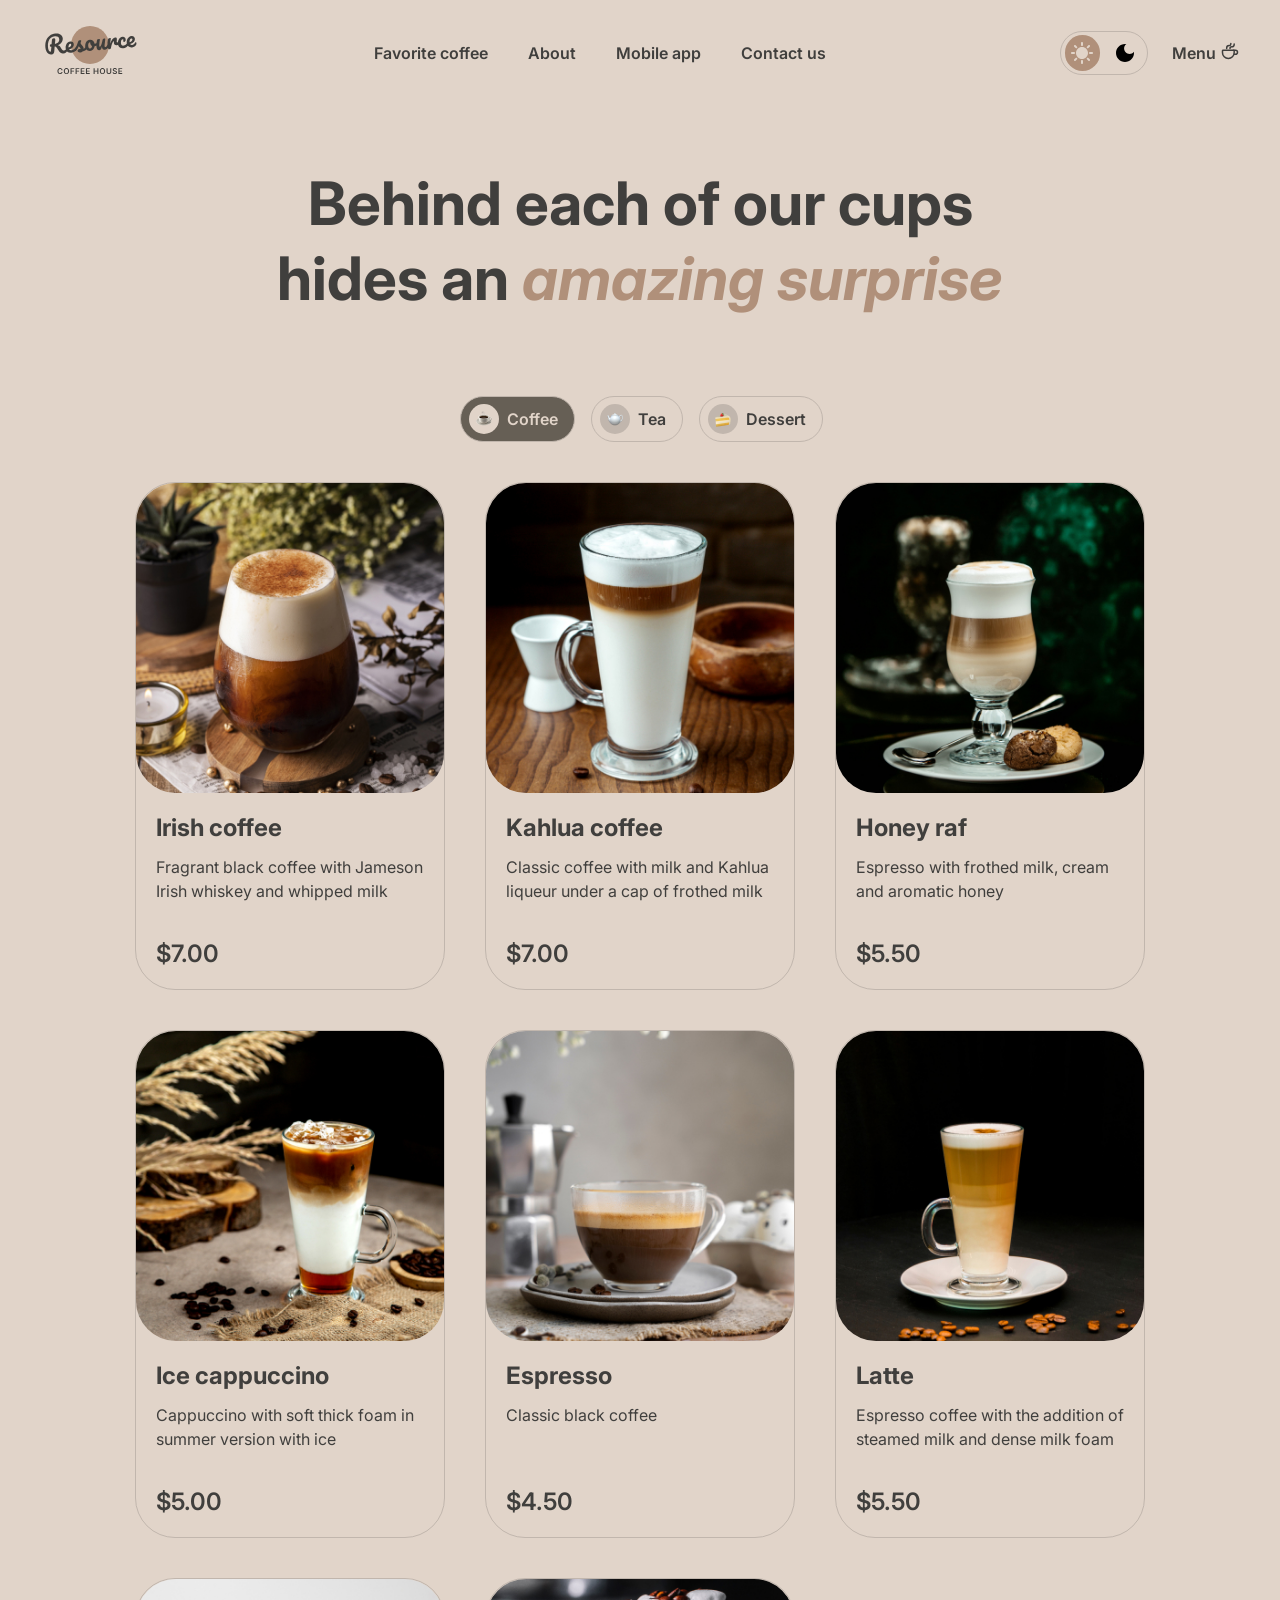
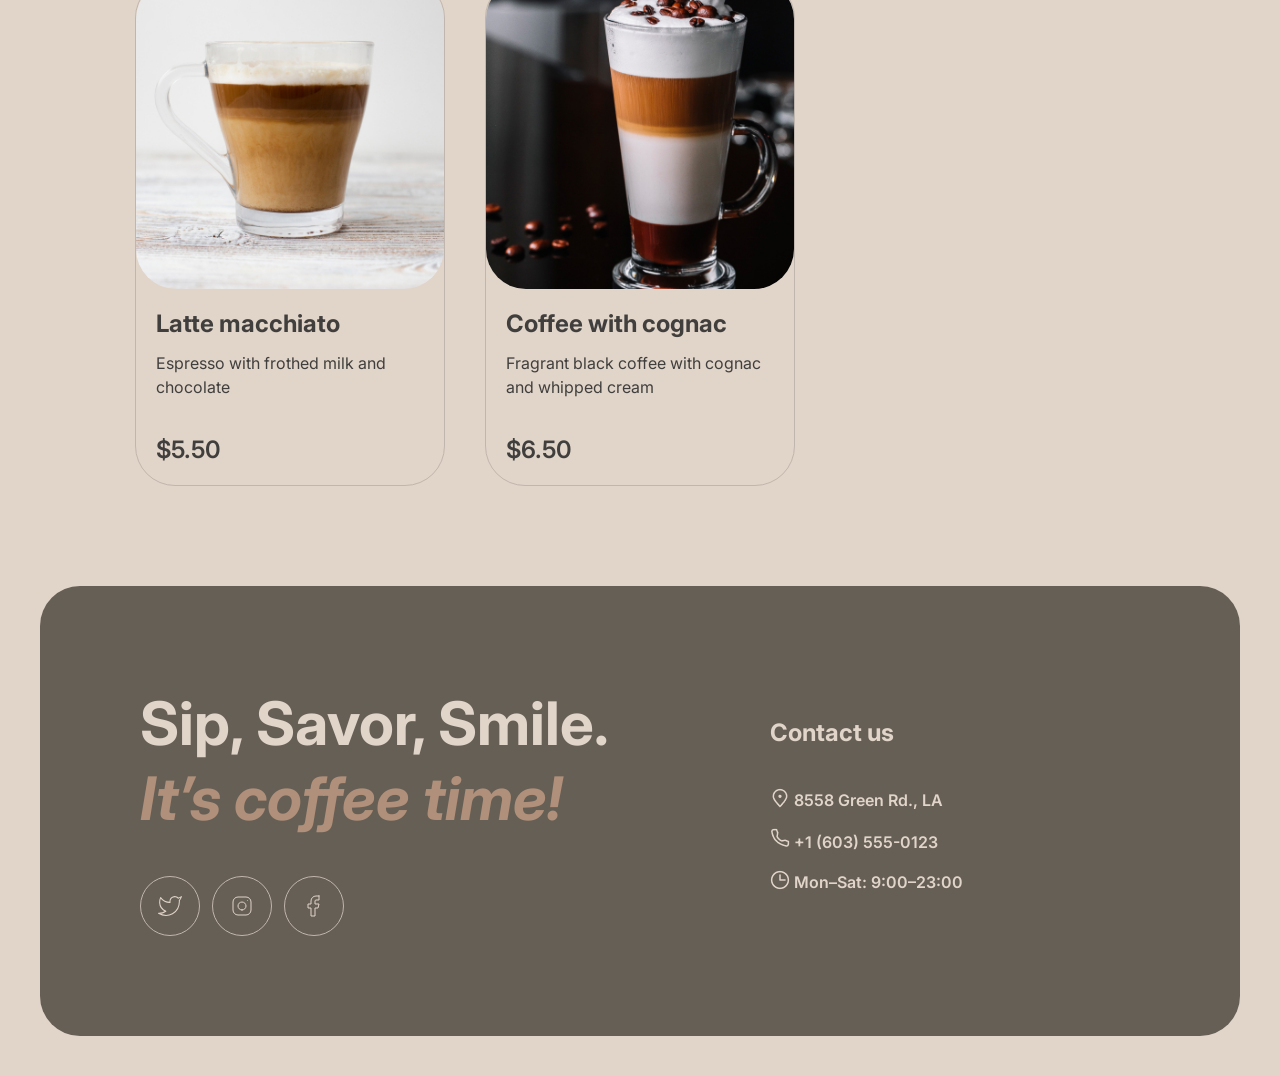
==== commit b1044327: "feat: add burger menu" ====
--- a/catalog.html
+++ b/catalog.html
@@ -172,6 +172,28 @@
             <path d="M0.75 8.75H16.75" stroke="currentColor" stroke-width="1.5" stroke-linecap="round"
                 stroke-linejoin="round" />
         </symbol>
+
+        <symbol id="icon-refresh" viewBox="0 0 24 24" fill="none">
+            <path
+                d="M21.8883 13.5C21.1645 18.3113 17.013 22 12 22C6.47715 22 2 17.5228 2 12C2 6.47715 6.47715 2 12 2C16.1006 2 19.6248 4.46819 21.1679 8"
+                stroke="currentColor" stroke-linecap="round" stroke-linejoin="round" />
+            <path d="M17 8H21.4C21.7314 8 22 7.73137 22 7.4V3" stroke="currentColor" stroke-linecap="round"
+                stroke-linejoin="round" />
+        </symbol>
+
+        <symbol id="icon-openBurgerMenu" viewBox="0 0 18 10" fill="none">
+            <path d="M0.75 0.75H16.75" stroke="currentColor" stroke-width="1.5" stroke-linecap="round"
+                stroke-linejoin="round" />
+            <path d="M0.75 8.75H16.75" stroke="currentColor" stroke-width="1.5" stroke-linecap="round"
+                stroke-linejoin="round" />
+        </symbol>
+
+        <symbol id="icon-closeBurgerMenu" viewBox="0 0 13 13" fill="none">
+            <path d="M0.75 0.75L12.0637 12.0637" stroke="currentColor" stroke-width="1.5" stroke-linecap="round"
+                stroke-linejoin="round" />
+            <path d="M0.75 12.0637L12.0637 0.749998" stroke="currentColor" stroke-width="1.5" stroke-linecap="round"
+                stroke-linejoin="round" />
+        </symbol>
     </svg>
 
     <header class="header">
@@ -181,23 +203,34 @@
                     <use href="#icon-logo"></use>
                 </svg>
             </a>
-
-            <nav class="header__nav">
-                <ul class="header__menu">
-                    <li class="header__menu-item">
-                        <a class="header__menu-link" href="./index.html#favorite-coffee">Favorite coffee</a>
-                    </li>
-                    <li class="header__menu-item">
-                        <a class="header__menu-link" href="./index.html#about">About</a>
-                    </li>
-                    <li class="header__menu-item">
-                        <a class="header__menu-link" href="./index.html#mobile-app">Mobile app</a>
-                    </li>
-                    <li class="header__menu-item">
-                        <a class="header__menu-link" href="./index.html#contact">Contact us</a>
-                    </li>
-                </ul>
-            </nav>
+            <div class="header__nav-wrapper">
+                <nav class="header__nav" id="main-menu">
+                    <ul class="header__menu">
+                        <li class="header__menu-item">
+                            <a class="header__menu-link" href="./index.html#favorite-coffee">Favorite coffee</a>
+                        </li>
+                        <li class="header__menu-item">
+                            <a class="header__menu-link" href="./index.html#about">About</a>
+                        </li>
+                        <li class="header__menu-item">
+                            <a class="header__menu-link" href="./index.html#mobile-app">Mobile app</a>
+                        </li>
+                        <li class="header__menu-item">
+                            <a class="header__menu-link" href="./index.html#contact">Contact us</a>
+                        </li>
+                    </ul>
+                </nav>
+
+                <div class="coffee-menu">
+                    <a class="header__menu-link header__menu-link--active" href="#">
+                        Menu
+                        <svg class="header__menu-icon">
+                            <use href="#icon-coffeeCup"></use>
+                        </svg>
+                    </a>
+                </div>
+            </div>
+
             <div class="header__actions">
                 <ul class="header__actions-list">
                     <li class="header__actions-item">
@@ -214,8 +247,8 @@
                             </button>
                         </div>
                     </li>
-                    <li class="header__actions-item">
-                        <a class="header__menu-link header__menu-link--active" href="#">
+                    <li class="header__actions-item header__actions-item--coffee-menu">
+                        <a class="header__menu-link" href="#">
                             Menu
                             <svg class="header__menu-icon">
                                 <use href="#icon-coffeeCup"></use>
@@ -225,8 +258,12 @@
                     <li class="header__actions-item header__actions-item--burger-menu">
                         <button class="header__burger-menu" type="button" aria-label="Open menu" aria-expanded="false"
                             aria-controls="main-menu">
-                            <svg class="header__icon header__icon--menu">
-                                <use href="#icon-burgerMenu"></use>
+                            <svg class="header__icon header__icon--open">
+                                <use href="#icon-openBurgerMenu"></use>
+
+                            </svg>
+                            <svg class="header__icon header__icon--close">
+                                <use href="#icon-closeBurgerMenu"></use>
                             </svg>
                         </button>
                     </li>
@@ -243,19 +280,19 @@
                         Behind each of our cups hides an <span class="text-accent">amazing surprise</span>
                     </h1>
                     <div class="menu__tabs">
-                        <button class="menu__button menu__button--active" data-tab="coffee">
+                        <button class="menu__button menu__button--active" data-tab="coffee" role="tab">
                             <span class="menu__item menu__item--active">
                                 <img class="menu__icon" src="images/favicons/catalog/coffee.png" alt="coffee">
                             </span>
                             Coffee
                         </button>
-                        <button class="menu__button" data-tab="tea">
+                        <button class="menu__button" data-tab="tea" role="tab">
                             <span class="menu__item">
                                 <img class="menu__icon" src="images/favicons/catalog/tea.png" alt="tea">
                             </span>
                             Tea
                         </button>
-                        <button class="menu__button" data-tab="dessert">
+                        <button class="menu__button" data-tab="dessert" role="tab">
                             <span class="menu__item">
                                 <img class="menu__icon" src="images/favicons/catalog/dessert.png" alt="dessert">
                             </span>
@@ -264,7 +301,7 @@
                     </div>
                 </div>
 
-                <div class="menu-panel" data-content="coffee">
+                <div class="menu-panel menu-panel--active" data-content="coffee" role="tabcategory">
                     <div class="menu-grid__item">
                         <div class="menu-grid__box">
                             <img class="menu-grid__image" src="images/catalog/coffee/coffee-1.jpg" alt="Irish coffee">
@@ -403,7 +440,7 @@
                     </div>
                 </div>
 
-                <div class="menu-panel is-hidden" data-content="tea">
+                <div class="menu-panel" data-content="tea" role="tabcategory">
                     <div class="menu-grid__item">
                         <div class="menu-grid__box">
                             <img class="menu-grid__image" src="images/catalog/tea/tea-1.png" alt="Moroccan">
@@ -472,7 +509,7 @@
                     </div>
                 </div>
 
-                <div class="menu-panel is-hidden" data-content="dessert">
+                <div class="menu-panel" data-content="dessert" role="tabcategory">
                     <div class="menu-grid__item">
                         <div class="menu-grid__box">
                             <img class="menu-grid__image" src="images/catalog/dessert/dessert-1.png"
@@ -611,6 +648,11 @@
                         </div>
                     </div>
                 </div>
+                <button class="menu__more" type="button" aria-label="Load more">
+                    <svg class="menu__more-icon">
+                        <use href="#icon-refresh"></use>
+                    </svg>
+                </button>
             </div>
         </section>
     </main>
@@ -667,6 +709,8 @@
         </div>
     </footer>
 
+    <script src="scripts/burgerMenu.js"></script>
+    <script src="scripts/category.js"></script>
     <script src="scripts/theme.js"></script>
 </body>
 
--- a/styles/style.css
+++ b/styles/style.css
@@ -47,9 +47,8 @@
 }
 
 .container {
-    max-width: 1360px;
-    margin: 20px auto;
-    padding: 0 40px;
+    max-width: 1440px;
+    margin: 0 auto;
 }
 
 .header {
@@ -58,6 +57,7 @@
 
 .container--header {
     display: flex;
+    padding: 20px 40px;
     justify-content: space-between;
     gap: 20px;
     align-items: center;
@@ -71,6 +71,10 @@
     color: var(--text-primary)
 }
 
+.header__nav-wrapper {
+    display: flex;
+}
+
 .header__menu {
     display: flex;
     list-style: none;
@@ -108,6 +112,10 @@
     height: 20px;
 }
 
+.coffee-menu {
+    display: none;
+}
+
 .theme-switch {
     width: 88px;
     height: 44px;
@@ -212,9 +220,8 @@
     cursor: pointer;
 }
 
-.header__icon--menu {
-    width: 18px;
-    height: 8px;
+.header__icon--close {
+    display: none;
 }
 
 .hero {
@@ -324,6 +331,8 @@
     width: 100%;
     height: 640px;
     overflow: hidden;
+    -webkit-touch-callout: none;
+    touch-action: pan-y;
 }
 
 .slider__content {
@@ -342,6 +351,7 @@
     visibility: visible;
     transition: opacity 0.6s ease, visibility 0s;
     pointer-events: none;
+    touch-action: pan-y;
 }
 
 .slider__content.active {
@@ -353,6 +363,7 @@
     width: 100%;
     max-width: 480px;
     margin: 0 auto;
+    touch-action: pan-y;
 }
 
 .slider__content img {
@@ -361,6 +372,11 @@
     height: auto;
     display: block;
     margin: 0 auto;
+    -webkit-user-drag: none;
+    -webkit-touch-callout: none;
+    user-select: none;
+    pointer-events: none;
+    touch-action: pan-y;
 }
 
 .slider__title {
@@ -417,21 +433,41 @@
     display: flex;
     justify-content: center;
     gap: 12px;
+    -webkit-tap-highlight-color: transparent;
 }
 
 .slider__dot {
+    appearance: none;
+    -webkit-appearance: none;
+    border: none;
+    padding: 0;
+    background-color: var(--border-primary);
     position: relative;
     width: 40px;
     height: 4px;
-    background-color: var(--border-primary);
     border-radius: 100px;
     overflow: hidden;
     cursor: pointer;
     transition: background-color 0.3s ease;
-}
-
-.slider__dot:hover {
-    background-color: var(--bg-container);
+    -webkit-tap-highlight-color: transparent;
+    -webkit-touch-callout: none;
+    user-select: none;
+    touch-action: manipulation;
+}
+
+@media (hover: hover) and (pointer: fine) {
+    .slider__dot:not(.slider__dot--active):hover {
+        background-color: var(--bg-container);
+    }
+}
+
+.slider__dot:focus {
+    outline: none;
+}
+
+.slider__dot:focus-visible {
+    outline: 2px solid var(--bg-container);
+    outline-offset: 2px;
 }
 
 .slider__dot::before {
--- a/styles/catalog.css
+++ b/styles/catalog.css
@@ -4,13 +4,13 @@
     box-sizing: border-box;
 }
 
-.menu{
+.menu {
     width: 100%;
     margin: 20px 0 100px 0;
     color: var(--text-primary);
 }
 
-.container--main{
+.container--main {
     max-width: 1440px;
     width: 100%;
     display: flex;
@@ -20,27 +20,27 @@
     font: 600 16px/1.25 'Inter', sans-serif;
 }
 
-.menu__content{
+.menu__content {
     display: flex;
     flex-direction: column;
     align-items: center;
     gap: 40px;
 }
 
-.menu__title{
+.menu__title {
     max-width: 800px;
     width: 100%;
     font-size: 60px;
     text-align: center;
 }
 
-.menu__tabs{
+.menu__tabs {
     width: 361px;
     display: flex;
     gap: 16px;
 }
 
-.menu__button{
+.menu__button {
     height: 46px;
     display: flex;
     justify-content: center;
@@ -55,12 +55,12 @@
     transition: all 0.5s ease-out;
 }
 
-.menu__button--active{
+.menu__button--active {
     background-color: var(--bg-container);
     color: var(--text-inverse);
 }
 
-.menu__item{
+.menu__item {
     display: flex;
     justify-content: center;
     align-items: center;
@@ -70,11 +70,11 @@
     background-color: var(--border-primary);
 }
 
-.menu__item--active{
+.menu__item--active {
     background-color: var(--bg-page);
 }
 
-.menu__button:hover{
+.menu__button:hover {
     background-color: var(--bg-container);
     color: var(--text-inverse);
 }
@@ -83,7 +83,11 @@
     background-color: var(--bg-page);
 }
 
-.menu-panel{
+.menu-panel {
+    display: none;
+}
+
+.menu-panel.menu-panel--active {
     max-width: 1360px;
     width: 100%;
     display: grid;
@@ -92,11 +96,7 @@
     justify-content: center;
 }
 
-.menu-panel.is-hidden{
-    display: none;
-}
-
-.menu-grid__item{
+.menu-grid__item {
     max-width: 310px;
     width: 100%;
     display: flex;
@@ -106,11 +106,15 @@
     transition: transform 0.5s ease-out;
 }
 
-.menu-grid__item:hover{
+.menu-grid__item[hidden] {
+    display: none;
+}
+
+.menu-grid__item:hover {
     transform: scale(0.9);
 }
 
-.menu-grid__box{
+.menu-grid__box {
     max-width: 310px;
     height: 310px;
     width: 100%;
@@ -118,13 +122,13 @@
     overflow: hidden;
 }
 
-.menu-grid__image{
+.menu-grid__image {
     width: 100%;
     height: 100%;
     object-fit: cover;
 }
 
-.menu-grid__content{
+.menu-grid__content {
     height: 196px;
     display: flex;
     flex-direction: column;
@@ -133,7 +137,7 @@
     gap: 12px;
 }
 
-.menu-grid__title{
+.menu-grid__title {
     max-width: 270px;
     width: 100%;
     display: flex;
@@ -142,20 +146,51 @@
     gap: 12px;
 }
 
-.menu-grid__name{
+.menu-grid__name {
     margin: 0;
     font-size: 24px;
     line-height: 125%;
 }
 
-.menu-grid__text{
+.menu-grid__text {
     margin: 0;
     font: 400 16px/1.5 'Inter', 'sans-serif';
 }
 
-.menu-grid__cost{
+.menu-grid__cost {
     max-width: 270px;
     width: 100%;
     margin: 0;
     font: 600 24px/1.25 'Inter', 'sans-serif';
 }
+
+.menu__more {
+    display: none;
+}
+
+.menu__more-icon {
+    width: 24px;
+    height: 24px;
+    color: var(--border-inverse);
+    transition: transform 0.5s ease;
+}
+
+.menu__more--active {
+    width: 60px;
+    height: 60px;
+    border-radius: 100px;
+    border: 1px solid var(--border-inverse);
+    background-color: transparent;
+    display: flex;
+    align-items: center;
+    justify-content: center;
+    cursor: pointer;
+}
+
+.menu__more-icon:hover {
+    transform: rotate(360deg);
+}
+
+.menu__more:active .menu__more-icon {
+    transform: rotate(360deg);
+}
--- a/styles/media.css
+++ b/styles/media.css
@@ -16,16 +16,92 @@
 
 @media (max-width: 768px) {
 
-    .header__nav {
+    .header__actions-item--burger-menu {
+        display: block;
+    }
+
+    .header__icon--open {
+        width: 18px;
+        height: 8px;
+    }
+
+    .header__icon--close {
+        width: 11.31px;
+        height: 11.31px;
         display: none;
     }
 
+    .header__nav-wrapper {
+        position: fixed;
+        top: 100px;
+        right: -100%;
+        max-width: 768px;
+        width: 100%;
+        height: 100%;
+        background-color: var(--bg-page);
+        padding: 222px 40px;
+        flex-direction: column;
+        align-items: center;
+        gap: 100px;
+        transition: right 0.4s ease;
+        z-index: 100;
+    }
+
+    .header__menu {
+        margin: 0;
+        flex-direction: column;
+        justify-content: center;
+        align-items: center;
+        gap: 60px;
+    }
+
     .header__menu-link {
+        font-size: 32px;
+        line-height: 1.25;
+    }
+
+    .header__actions-item--coffee-menu {
         display: none;
     }
 
-    .header__actions-item--burger-menu {
+    .coffee-menu {
         display: flex;
+        list-style: none;
+        padding-left: 0;
+        margin: 0;
+        gap: 16px;
+        align-items: center;
+        justify-content: center;
+    }
+
+    .header__menu-icon {
+        width: 40px;
+        height: 40px;
+    }
+
+    .header--open .header__nav-wrapper {
+        right: 0;
+    }
+
+    .header--open .header__icon--open {
+        display: none;
+    }
+
+    .header--open::before {
+        opacity: 1;
+        visibility: visible;
+    }
+
+    .header--open .header__icon--close {
+        display: block;
+    }
+
+    body:has(.header--open) {
+        overflow: hidden;
+    }
+
+    .container--header {
+        padding: 20px 40px;
     }
 
     .hero__container {
@@ -50,14 +126,40 @@
         flex-wrap: wrap;
     }
 
-
+    .container--footer {
+        padding: 100px 60px;
+    }
 }
 
 @media (max-width: 640px) {
+
+    .container--header {
+        padding: 20px 16px;
+        margin: 0;
+    }
+
+
+    .header__nav-wrapper {
+        padding: 60px 16px;
+    }
+
+    .hero__container {
+        padding: 60px 16px;
+    }
+
+    .hero,
+    .favorite-coffee,
+    .about,
+    .mobile-app,
+    .footer {
+        padding: 0 16px;
+    }
+
     .hero__title {
         font-size: 42px;
         letter-spacing: 1.15;
     }
+
 
     .favorite-coffee__title,
     .about__title,
@@ -79,16 +181,6 @@
 
 @media (max-width: 460px) {
 
-    .favorite-coffee,
-    .about,
-    .mobile-app {
-        padding: 0;
-    }
-
-    .container {
-        padding: 0 16px;
-    }
-
     .hero__container {
         padding: 60px 16px;
     }
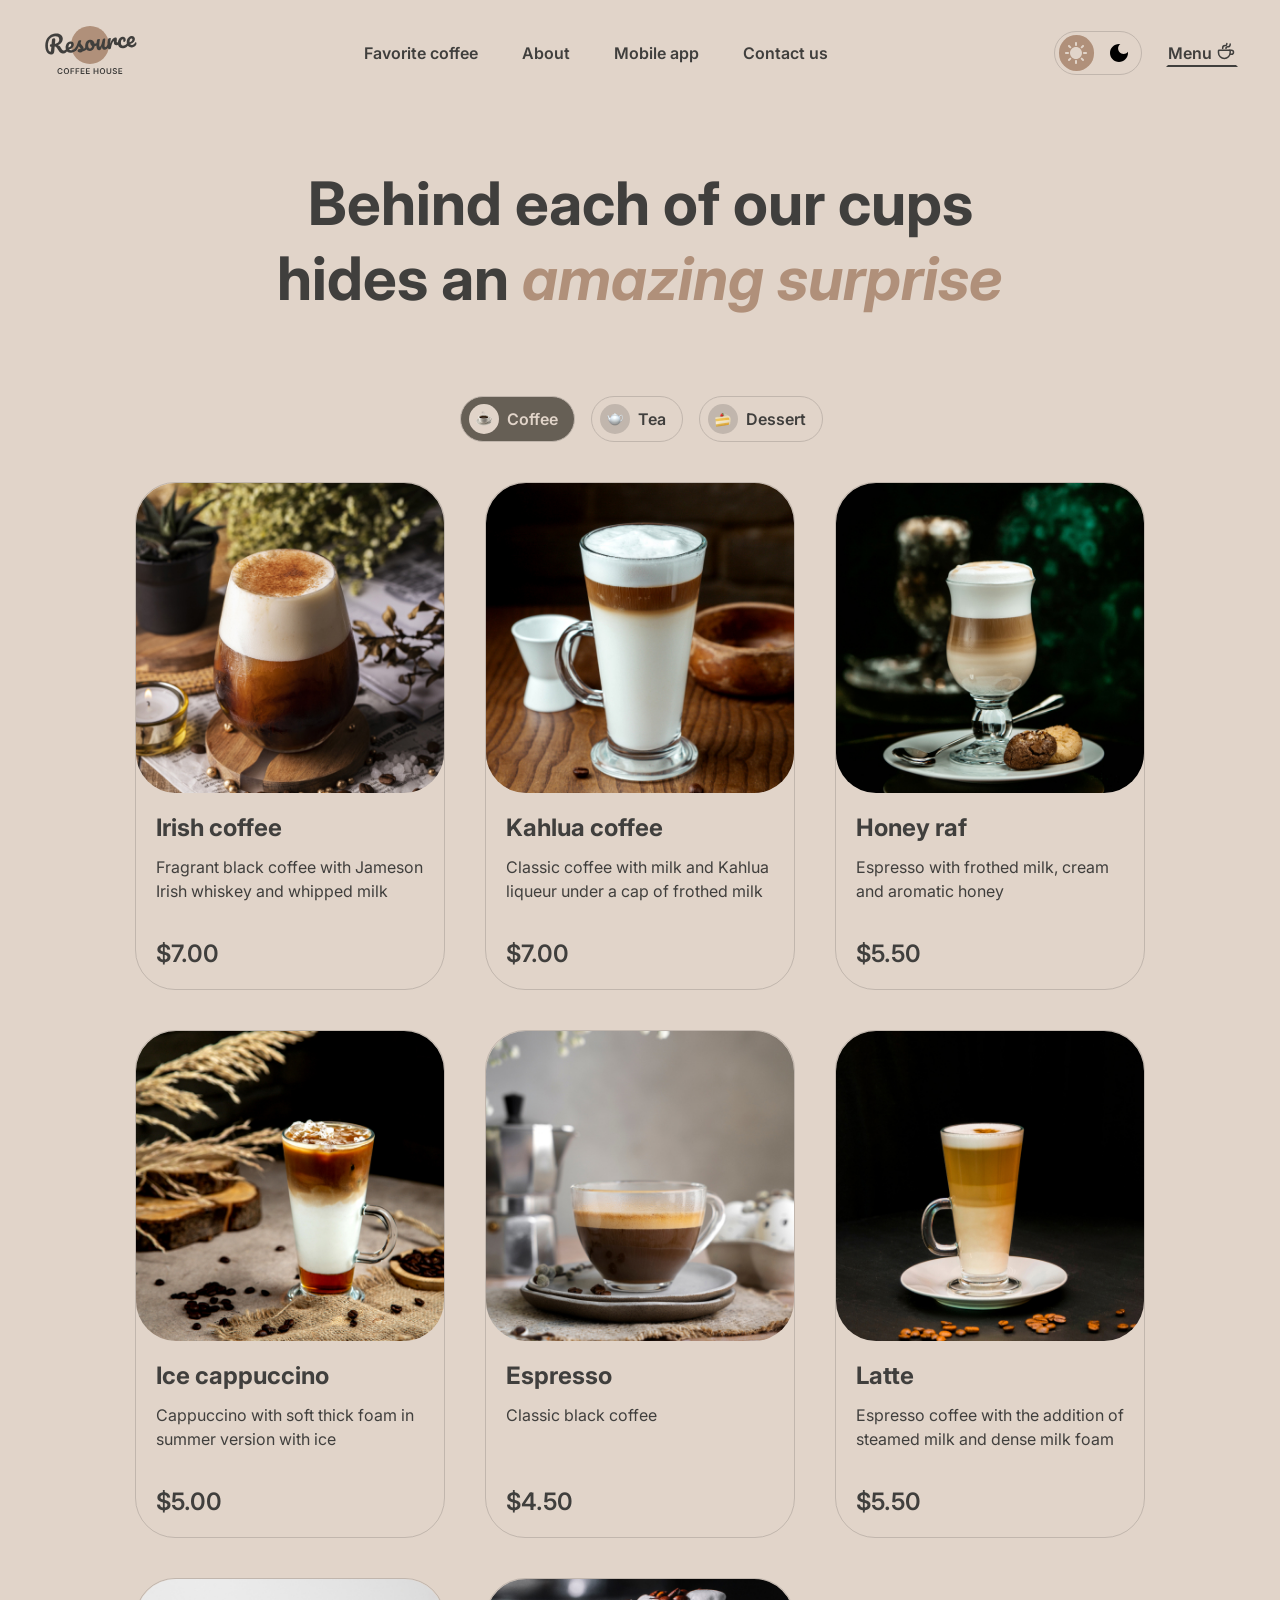
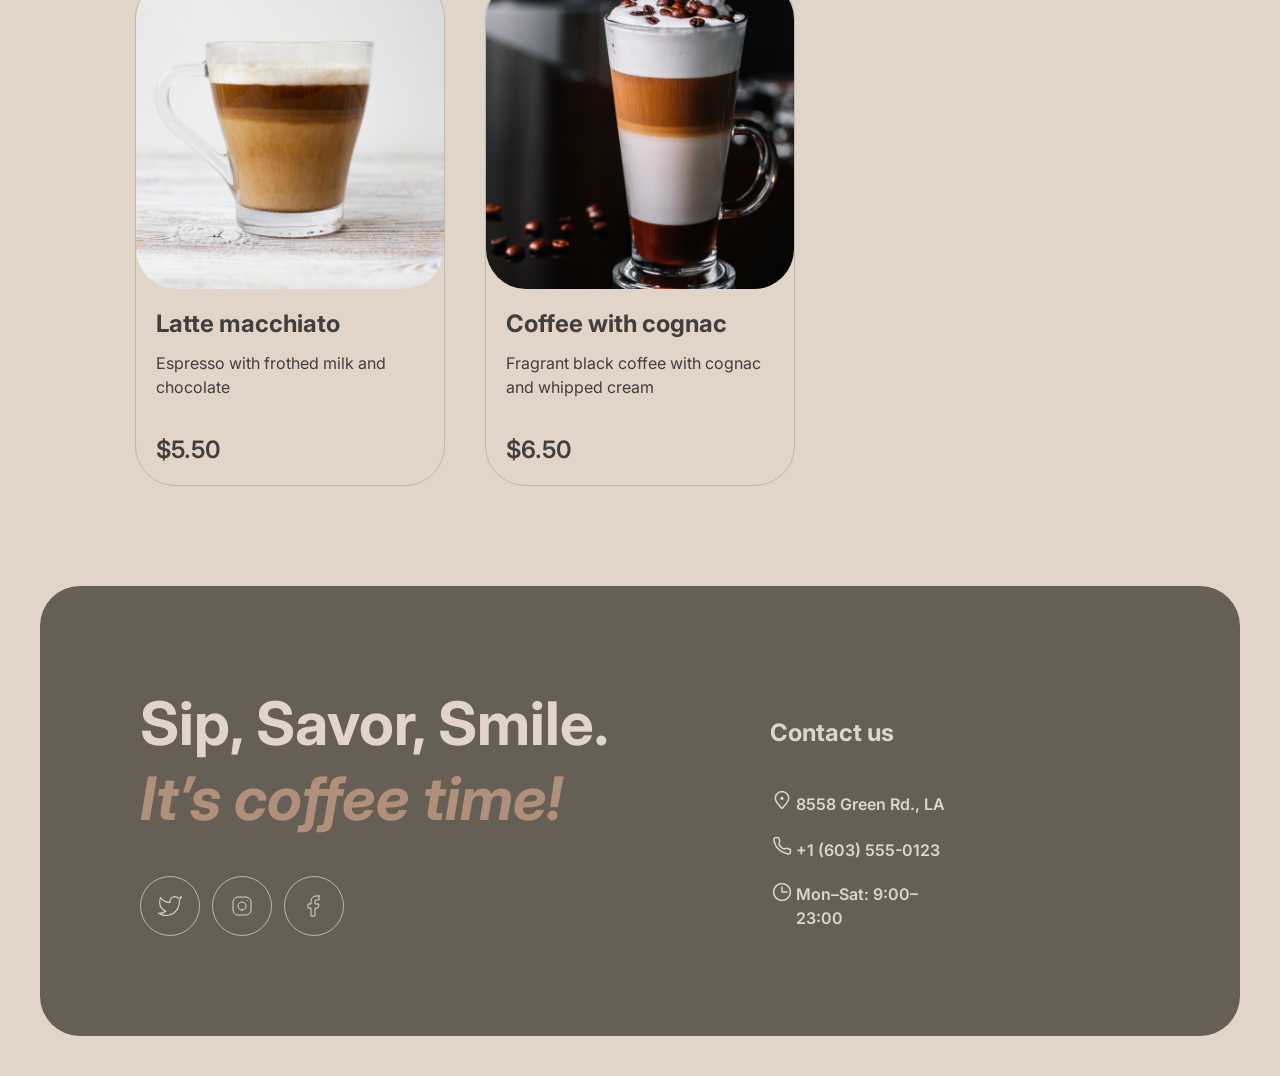
==== commit 4d7e8d17: "fix: border animation on link hover" ====
--- a/catalog.html
+++ b/catalog.html
@@ -193,6 +193,22 @@
                 stroke-linejoin="round" />
             <path d="M0.75 12.0637L12.0637 0.749998" stroke="currentColor" stroke-width="1.5" stroke-linecap="round"
                 stroke-linejoin="round" />
+        </symbol>
+
+        <symbol id="icon-alert" viewBox="0 0 16 16" fill="none">
+            <g clip-path="url(#clip0_147811_7611)">
+                <path d="M8 7.66663V11" stroke="currentColor" stroke-linecap="round" stroke-linejoin="round" />
+                <path d="M8 5.00667L8.00667 4.99926" stroke="currentColor" stroke-linecap="round"
+                    stroke-linejoin="round" />
+                <path
+                    d="M8.00016 14.6667C11.6821 14.6667 14.6668 11.6819 14.6668 8.00004C14.6668 4.31814 11.6821 1.33337 8.00016 1.33337C4.31826 1.33337 1.3335 4.31814 1.3335 8.00004C1.3335 11.6819 4.31826 14.6667 8.00016 14.6667Z"
+                    stroke="currentColor" stroke-linecap="round" stroke-linejoin="round" />
+            </g>
+            <defs>
+                <clipPath id="clip0_147811_7611">
+                    <rect width="16" height="16" fill="white" />
+                </clipPath>
+            </defs>
         </symbol>
     </svg>
 
@@ -248,7 +264,7 @@
                         </div>
                     </li>
                     <li class="header__actions-item header__actions-item--coffee-menu">
-                        <a class="header__menu-link" href="#">
+                        <a class="header__menu-link header__menu-link--active" href="#">
                             Menu
                             <svg class="header__menu-icon">
                                 <use href="#icon-coffeeCup"></use>
@@ -279,7 +295,7 @@
                     <h1 class="menu__title">
                         Behind each of our cups hides an <span class="text-accent">amazing surprise</span>
                     </h1>
-                    <div class="menu__tabs">
+                    <div class="menu__tabs" role="tablist">
                         <button class="menu__button menu__button--active" data-tab="coffee" role="tab">
                             <span class="menu__item menu__item--active">
                                 <img class="menu__icon" src="images/favicons/catalog/coffee.png" alt="coffee">
@@ -301,7 +317,8 @@
                     </div>
                 </div>
 
-                <div class="menu-panel menu-panel--active" data-content="coffee" role="tabcategory">
+                <div class="menu-panel menu-panel--active" data-content="coffee" role="tabpanel" id="panel-coffee"
+                    aria-labelledby="tab-coffee">
                     <div class="menu-grid__item">
                         <div class="menu-grid__box">
                             <img class="menu-grid__image" src="images/catalog/coffee/coffee-1.jpg" alt="Irish coffee">
@@ -440,7 +457,7 @@
                     </div>
                 </div>
 
-                <div class="menu-panel" data-content="tea" role="tabcategory">
+                <div class="menu-panel" data-content="tea" role="tabpanel" id="panel-tea" aria-labelledby="tab-coffee">
                     <div class="menu-grid__item">
                         <div class="menu-grid__box">
                             <img class="menu-grid__image" src="images/catalog/tea/tea-1.png" alt="Moroccan">
@@ -509,7 +526,8 @@
                     </div>
                 </div>
 
-                <div class="menu-panel" data-content="dessert" role="tabcategory">
+                <div class="menu-panel" data-content="dessert" role="tabpanel" id="panel-dessert"
+                    aria-labelledby="tab-coffee">
                     <div class="menu-grid__item">
                         <div class="menu-grid__box">
                             <img class="menu-grid__image" src="images/catalog/dessert/dessert-1.png"
@@ -653,6 +671,43 @@
                         <use href="#icon-refresh"></use>
                     </svg>
                 </button>
+            </div>
+
+            <div class="modal" id="modal">
+                <div class="modal__window">
+                    <div class="modal__box">
+                        <img class="modal__box-img" id="modal__img" src="#" alt="">
+                    </div>
+                    <div class="modal__description">
+                        <div class="modal__title">
+                            <h2 class="modal__name" id="modal__name">Modal name</h2>
+                            <p class="modal__text" id="modal__text"></p>
+                        </div>
+                        <div class="modal__size">
+                            <p class="modal__texts">Size</p>
+                            <div class="modal__tabs" id="modal__sizes"></div>
+                        </div>
+                        <div class="modal__additives">
+                            <p class="modal__texts">Additives</p>
+                            <div class="modal__tabs" id="modal__additives"></div>
+                        </div>
+                        <div class="modal__total">
+                            <h2 class="modal__name">Total</h2>
+                            <h2 class="modal__name">$<span id="modal__total">7.00</span></h2>
+                        </div>
+
+                        <div class="modal__alert">
+                            <svg class="modal__alert-icon">
+                                <use href="#icon-alert"></use>
+                            </svg>
+
+                            <p class="modal__alert-text">The cost is not final. Download our mobile app to see the final
+                                price and place your order.
+                                Earn loyalty points and enjoy your favorite coffee with up to 20% discount.</p>
+                        </div>
+                        <button class="modal__button-close">Close</button>
+                    </div>
+                </div>
             </div>
         </section>
     </main>
@@ -690,8 +745,9 @@
                 <div class="footer__contacts">
                     <ul class="contact__list">
                         <li class="contact__item">
-                            <img class="contact__icon" src="images/favicons/pin-alt.png" alt="icon">
-                            8558 Green Rd., LA
+                            <a class="contact__link" href="https://maps.app.goo.gl/HXSHzyig95G9XR2o8" target="_blank">
+                                <img class="contact__icon" src="images/favicons/pin-alt.png" alt="icon">
+                                8558 Green Rd., LA</a>
                         </li>
                         <li class="contact__item">
                             <a class="contact__link" href="tel:+16035550123" target="_blank">
@@ -711,6 +767,7 @@
 
     <script src="scripts/burgerMenu.js"></script>
     <script src="scripts/category.js"></script>
+    <script src="scripts/modalWindow.js"></script>
     <script src="scripts/theme.js"></script>
 </body>
 
--- a/styles/style.css
+++ b/styles/style.css
@@ -36,6 +36,7 @@
 
 html {
     scroll-behavior: smooth;
+    -webkit-tap-highlight-color: transparent;
 }
 
 body {
@@ -89,6 +90,7 @@
     margin: 0;
     gap: 24px;
     align-items: center;
+    border: 2px solid transparent;
 }
 
 .header__menu-link {
@@ -96,7 +98,8 @@
     gap: 4px;
     color: var(--text-primary);
     text-decoration: none;
-    transition: all 0.5s ease-out;
+    border: 2px solid transparent;
+    transition: border 0.5s ease-out;
 }
 
 .header__menu-link:hover {
@@ -232,14 +235,25 @@
 }
 
 .hero__container {
-    background-image: url("../images/img-hero.jpg");
-    background-repeat: no-repeat;
-    background-size: cover;
+    position: relative;
+    overflow: hidden;
     padding: 100px;
     border-radius: 40px;
 }
 
+.hero__video {
+    position: absolute;
+    inset: 0;
+    width: 100%;
+    height: 100%;
+    object-fit: cover;
+    z-index: 0;
+    pointer-events: none;
+}
+
 .hero__content {
+    position: relative;
+    z-index: 1;
     display: flex;
     flex-direction: column;
     max-width: 530px;
@@ -433,7 +447,6 @@
     display: flex;
     justify-content: center;
     gap: 12px;
-    -webkit-tap-highlight-color: transparent;
 }
 
 .slider__dot {
@@ -449,7 +462,6 @@
     overflow: hidden;
     cursor: pointer;
     transition: background-color 0.3s ease;
-    -webkit-tap-highlight-color: transparent;
     -webkit-touch-callout: none;
     user-select: none;
     touch-action: manipulation;
@@ -738,6 +750,7 @@
     display: flex;
     gap: 4px;
     cursor: pointer;
+    border: 2px solid transparent;
     transition: all 0.5s ease-out;
 }
 
--- a/styles/catalog.css
+++ b/styles/catalog.css
@@ -67,6 +67,7 @@
     width: 30px;
     height: 30px;
     border-radius: 100px;
+    color: var(--text-primary);
     background-color: var(--border-primary);
 }
 
@@ -193,4 +194,203 @@
 
 .menu__more:active .menu__more-icon {
     transform: rotate(360deg);
+}
+
+.modal {
+    position: fixed;
+    top: 0;
+    bottom: 0;
+    left: 0;
+    right: 0;
+    overflow: hidden;
+    display: flex;
+    flex-flow: column nowrap;
+    justify-content: center;
+    align-items: center;
+    z-index: 99;
+    padding: 30px 0;
+    visibility: hidden;
+    background-color: rgba(0, 0, 0, 0.8);
+    opacity: 0;
+    transition: opacity 0.2s ease-in-out, visibility 0.2s ease-in-out;
+}
+
+.modal--active {
+    opacity: 1;
+    visibility: visible;
+}
+
+.modal__window {
+    display: flex;
+    width: clamp(342px, 89vw, 800px);
+    background-color: var(--bg-page);
+    border-radius: 40px;
+    padding: 16px;
+    font: 600 16px/1.5 'Inter', sans-serif;
+    transform: scale(0.95);
+    transition: transform 0.25s ease;
+}
+
+.modal--active .modal__window {
+    transform: scale(1);
+}
+
+.modal__box {
+    max-width: 310px;
+    max-height: 310px;
+    width: 100%;
+    height: 100%;
+    border-radius: 40px;
+    overflow: hidden;
+}
+
+.modal__box-img {
+    width: 100%;
+    height: 100%;
+    object-fit: cover;
+}
+
+.modal__description {
+    display: flex;
+    flex-direction: column;
+    padding-left: 20px;
+    gap: 20px;
+}
+
+.modal__title {
+    display: flex;
+    flex-direction: column;
+    gap: 12px;
+}
+
+.modal__name {
+    margin: 0;
+    font-size: 24px;
+    line-height: 1.25;
+}
+
+.modal__text {
+    margin: 0;
+    font-size: 16px;
+    line-height: 1.5;
+}
+
+.modal__size {
+    display: flex;
+    flex-direction: column;
+    gap: 8px;
+}
+
+.modal__additives {
+    display: flex;
+    flex-direction: column;
+    flex-wrap: wrap;
+    gap: 8px;
+}
+
+.modal__total {
+    display: flex;
+    gap: 20px;
+    justify-content: space-between;
+}
+
+.modal__texts {
+    font-size: 16px;
+    font-weight: 400;
+    line-height: 1.5;
+    margin: 0;
+}
+
+.modal__tabs {
+    display: flex;
+    flex-wrap: wrap;
+    gap: 8px;
+}
+
+.modal__button {
+    display: flex;
+    gap: 8px;
+    padding: 8px 16px;
+    border-radius: 100px;
+    border: 1px solid var(--border-inverse);
+    background-color: transparent;
+    justify-content: center;
+    align-items: center;
+    color: var(--text-primary);
+    font-weight: 600;
+    line-height: 1.5;
+    transition: all 0.3s ease-in;
+}
+
+.modal__button span {
+    font-weight: 600;
+    line-height: 1.5;
+}
+
+.modal__button--active {
+    color: var(--text-inverse);
+    background-color: var(--bg-container);
+}
+
+.modal__button--active .menu__item {
+    background-color: var(--bg-page);
+}
+
+@media (hover: hover) {
+    .modal__button:hover {
+        color: var(--text-inverse);
+        background-color: var(--bg-container);
+    }
+
+    .modal__button:hover .menu__item {
+        background-color: var(--bg-page);
+    }
+}
+
+.modal__alert {
+    display: flex;
+    align-items: center;
+    gap: 8px;
+    padding: 12px 0;
+    margin: 0;
+    border-top: 1px solid var(--border-primary);
+}
+
+.modal__alert-icon {
+    width: 16px;
+    height: 16px;
+    flex-shrink: 0;
+    color: var(--text-primary);
+}
+
+.modal__alert-text {
+    font-size: 10px;
+    line-height: 1.4;
+    margin: 0;
+}
+
+.modal__button-close {
+    display: flex;
+    padding: 10px 78px;
+    gap: 8px;
+    border-radius: 100px;
+    border: 1px solid var(--border-inverse);
+    background-color: transparent;
+    justify-content: center;
+    align-items: center;
+    color: var(--text-primary);
+    font-size: 16px;
+    font-weight: 600;
+    line-height: 1.5;
+    transition: all 0.3s ease-in;
+}
+
+.modal__button-close:hover {
+    color: var(--text-inverse);
+    background-color: var(--bg-container);
+}
+
+html.modal-open,
+html.modal-open body {
+    overflow: hidden;
 }
--- a/styles/media.css
+++ b/styles/media.css
@@ -177,6 +177,10 @@
         flex-wrap: wrap;
         padding: 60px 16px;
     }
+
+    .modal__box {
+        display: none;
+    }
 }
 
 @media (max-width: 460px) {
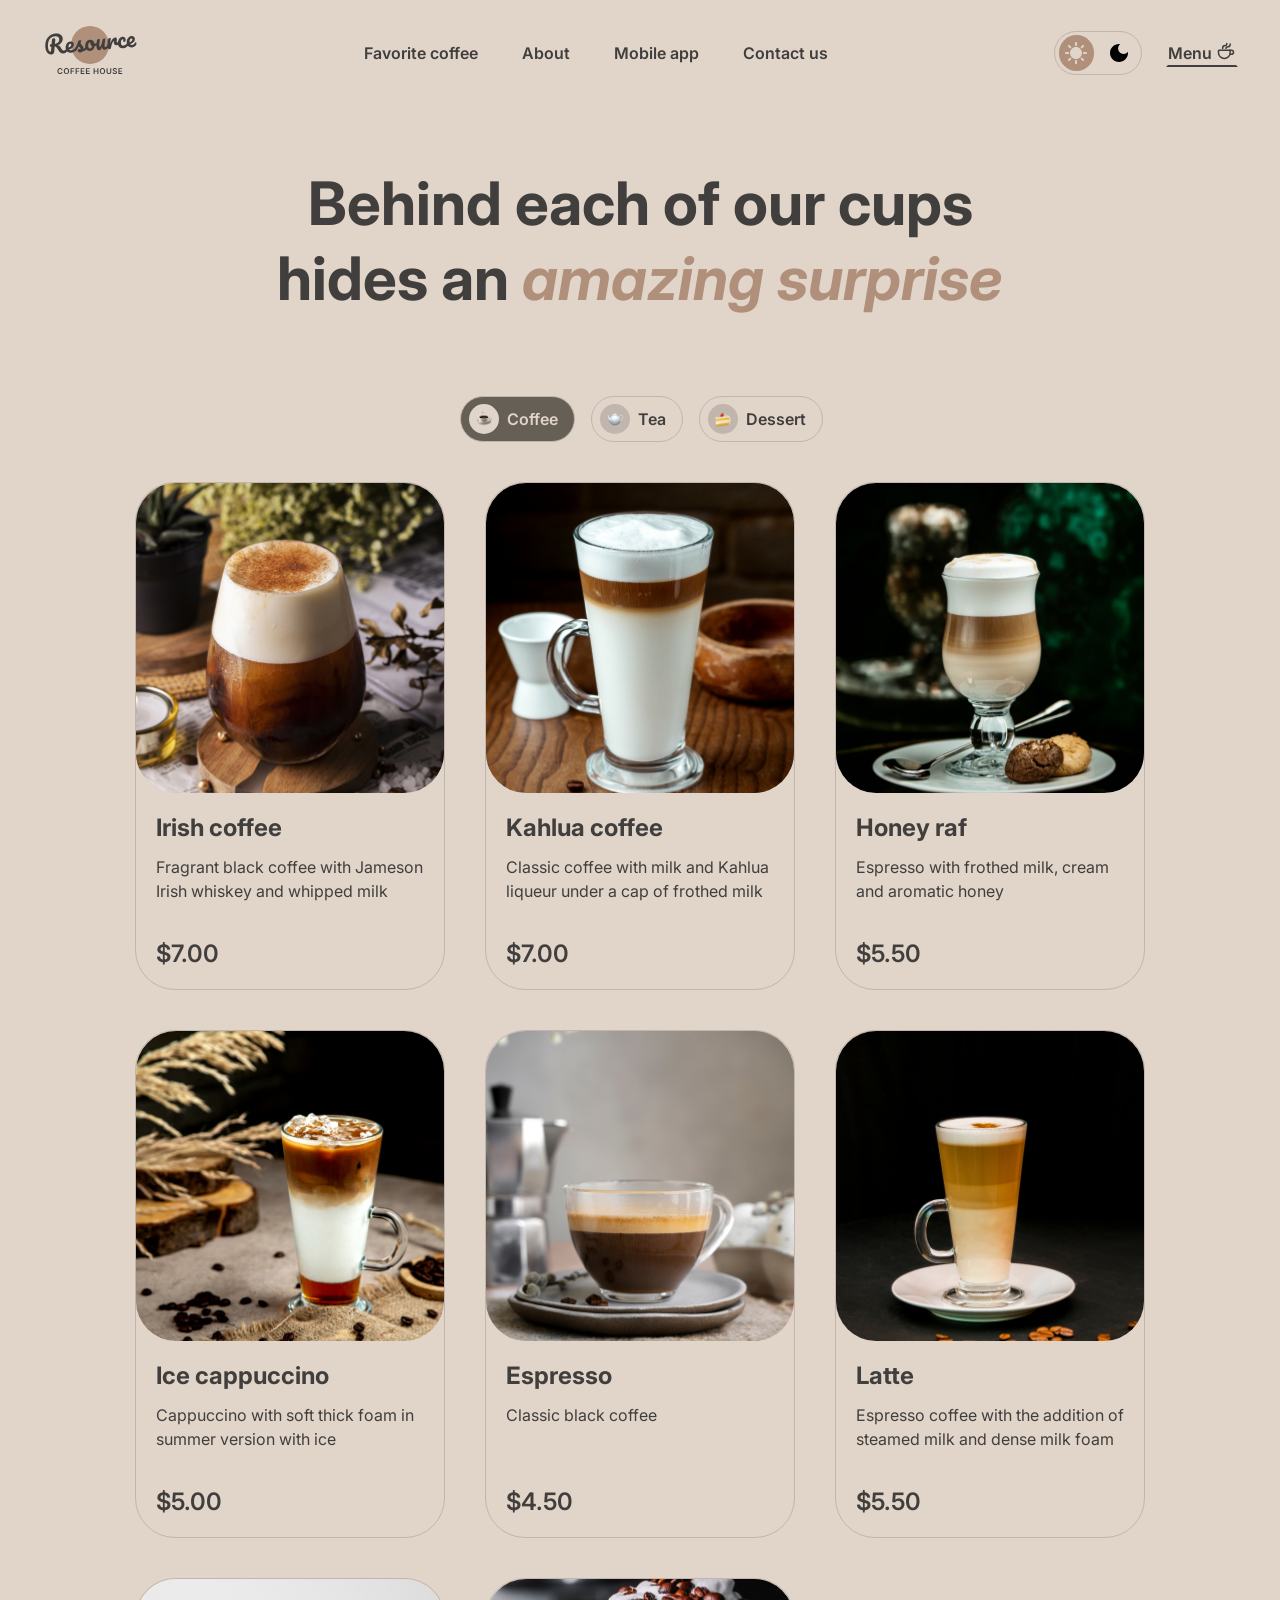
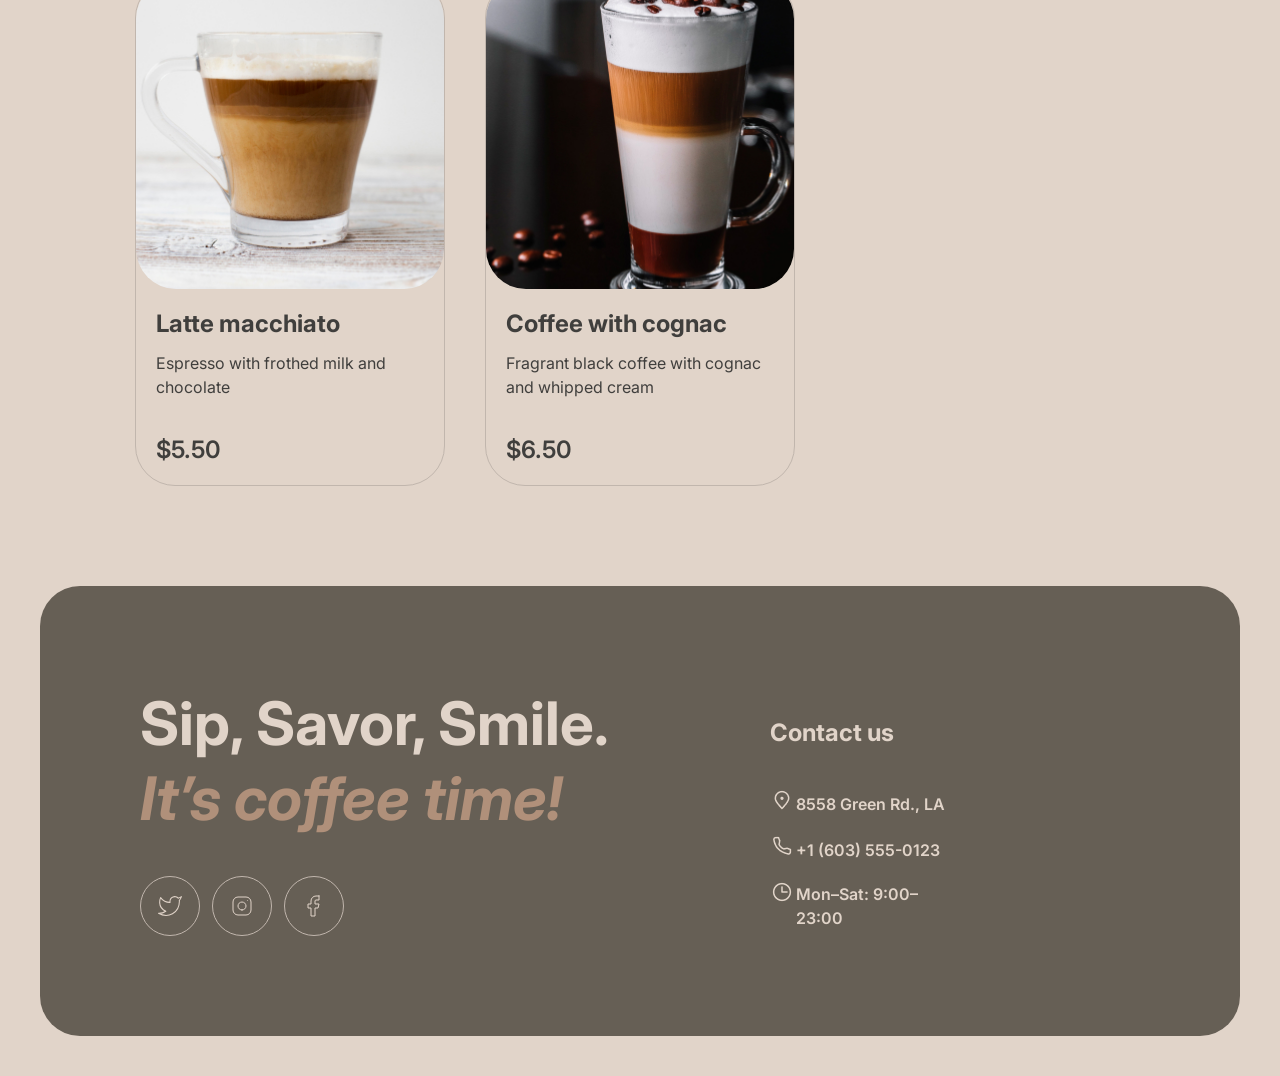
==== commit e3fb2094: "feat(menu): generate menu cards from JSON" ====
--- a/catalog.html
+++ b/catalog.html
@@ -318,354 +318,12 @@
                 </div>
 
                 <div class="menu-panel menu-panel--active" data-content="coffee" role="tabpanel" id="panel-coffee"
-                    aria-labelledby="tab-coffee">
-                    <div class="menu-grid__item">
-                        <div class="menu-grid__box">
-                            <img class="menu-grid__image" src="images/catalog/coffee/coffee-1.jpg" alt="Irish coffee">
-                        </div>
-                        <div class="menu-grid__content">
-                            <div class="menu-grid__title">
-                                <h2 class="menu-grid__name">Irish coffee</h2>
-                                <p class="menu-grid__text">
-                                    Fragrant black coffee with
-                                    Jameson Irish whiskey and whipped milk
-                                </p>
-                            </div>
-                            <p class="menu-grid__cost">
-                                $7.00
-                            </p>
-                        </div>
-                    </div>
-                    <div class="menu-grid__item">
-                        <div class="menu-grid__box">
-                            <img class="menu-grid__image" src="images/catalog/coffee/coffee-2.jpg" alt="Kahlua coffee">
-                        </div>
-                        <div class="menu-grid__content">
-                            <div class="menu-grid__title">
-                                <h2 class="menu-grid__name">Kahlua coffee</h2>
-                                <p class="menu-grid__text">
-                                    Classic coffee with milk and
-                                    Kahlua liqueur under a cap of frothed milk
-                                </p>
-                            </div>
-                            <p class="menu-grid__cost">
-                                $7.00
-                            </p>
-                        </div>
-                    </div>
-                    <div class="menu-grid__item">
-                        <div class="menu-grid__box">
-                            <img class="menu-grid__image" src="images/catalog/coffee/coffee-3.jpg" alt="Honey raf">
-                        </div>
-                        <div class="menu-grid__content">
-                            <div class="menu-grid__title">
-                                <h2 class="menu-grid__name">Honey raf</h2>
-                                <p class="menu-grid__text">
-                                    Espresso with frothed milk,
-                                    cream and aromatic honey
-                                </p>
-                            </div>
-                            <p class="menu-grid__cost">
-                                $5.50
-                            </p>
-                        </div>
-                    </div>
-                    <div class="menu-grid__item">
-                        <div class="menu-grid__box">
-                            <img class="menu-grid__image" src="images/catalog/coffee/coffee-4.jpg" alt="Ice cappuccino">
-                        </div>
-                        <div class="menu-grid__content">
-                            <div class="menu-grid__title">
-                                <h2 class="menu-grid__name">Ice cappuccino</h2>
-                                <p class="menu-grid__text">
-                                    Cappuccino with soft thick
-                                    foam in summer version with ice
-                                </p>
-                            </div>
-                            <p class="menu-grid__cost">
-                                $5.00
-                            </p>
-                        </div>
-                    </div>
-                    <div class="menu-grid__item">
-                        <div class="menu-grid__box">
-                            <img class="menu-grid__image" src="images/catalog/coffee/coffee-5.jpg" alt="Espresso">
-                        </div>
-                        <div class="menu-grid__content">
-                            <div class="menu-grid__title">
-                                <h2 class="menu-grid__name">Espresso</h2>
-                                <p class="menu-grid__text">
-                                    Classic black coffee
-                                </p>
-                            </div>
-                            <p class="menu-grid__cost">
-                                $4.50
-                            </p>
-                        </div>
-                    </div>
-                    <div class="menu-grid__item">
-                        <div class="menu-grid__box">
-                            <img class="menu-grid__image" src="images/catalog/coffee/coffee-6.jpg" alt="Latte">
-                        </div>
-                        <div class="menu-grid__content">
-                            <div class="menu-grid__title">
-                                <h2 class="menu-grid__name">Latte</h2>
-                                <p class="menu-grid__text">
-                                    Espresso coffee with the addition
-                                    of steamed milk and dense milk foam
-                                </p>
-                            </div>
-                            <p class="menu-grid__cost">
-                                $5.50
-                            </p>
-                        </div>
-                    </div>
-                    <div class="menu-grid__item">
-                        <div class="menu-grid__box">
-                            <img class="menu-grid__image" src="images/catalog/coffee/coffee-7.jpg"
-                                alt="Latte macchiato">
-                        </div>
-                        <div class="menu-grid__content">
-                            <div class="menu-grid__title">
-                                <h2 class="menu-grid__name">Latte macchiato</h2>
-                                <p class="menu-grid__text">
-                                    Espresso with frothed milk and chocolate
-                                </p>
-                            </div>
-                            <p class="menu-grid__cost">
-                                $5.50
-                            </p>
-                        </div>
-                    </div>
-                    <div class="menu-grid__item">
-                        <div class="menu-grid__box">
-                            <img class="menu-grid__image" src="images/catalog/coffee/coffee-8.jpg"
-                                alt="Coffee with cognac">
-                        </div>
-                        <div class="menu-grid__content">
-                            <div class="menu-grid__title">
-                                <h2 class="menu-grid__name">Coffee with cognac</h2>
-                                <p class="menu-grid__text">
-                                    Fragrant black coffee with
-                                    cognac and whipped cream
-                                </p>
-                            </div>
-                            <p class="menu-grid__cost">
-                                $6.50
-                            </p>
-                        </div>
-                    </div>
-                </div>
-
-                <div class="menu-panel" data-content="tea" role="tabpanel" id="panel-tea" aria-labelledby="tab-coffee">
-                    <div class="menu-grid__item">
-                        <div class="menu-grid__box">
-                            <img class="menu-grid__image" src="images/catalog/tea/tea-1.png" alt="Moroccan">
-                        </div>
-                        <div class="menu-grid__content">
-                            <div class="menu-grid__title">
-                                <h2 class="menu-grid__name">Moroccan</h2>
-                                <p class="menu-grid__text">
-                                    Fragrant black tea with the addition of
-                                    tangerine, cinnamon, honey, lemon and mint
-                                </p>
-                            </div>
-                            <p class="menu-grid__cost">
-                                $4.50
-                            </p>
-                        </div>
-                    </div>
-                    <div class="menu-grid__item">
-                        <div class="menu-grid__box">
-                            <img class="menu-grid__image" src="images/catalog/tea/tea-2.png" alt="Ginger">
-                        </div>
-                        <div class="menu-grid__content">
-                            <div class="menu-grid__title">
-                                <h2 class="menu-grid__name">Ginger</h2>
-                                <p class="menu-grid__text">
-                                    Original black tea with fresh ginger, lemon and honey
-                                </p>
-                            </div>
-                            <p class="menu-grid__cost">
-                                $5.00
-                            </p>
-                        </div>
-                    </div>
-                    <div class="menu-grid__item">
-                        <div class="menu-grid__box">
-                            <img class="menu-grid__image" src="images/catalog/tea/tea-3.png" alt="Cranberry">
-                        </div>
-                        <div class="menu-grid__content">
-                            <div class="menu-grid__title">
-                                <h2 class="menu-grid__name">Cranberry</h2>
-                                <p class="menu-grid__text">
-                                    Invigorating black tea with cranberry and honey
-                                </p>
-                            </div>
-                            <p class="menu-grid__cost">
-                                $5.00
-                            </p>
-                        </div>
-                    </div>
-                    <div class="menu-grid__item">
-                        <div class="menu-grid__box">
-                            <img class="menu-grid__image" src="images/catalog/tea/tea-4.png" alt="Sea buckthorn">
-                        </div>
-                        <div class="menu-grid__content">
-                            <div class="menu-grid__title">
-                                <h2 class="menu-grid__name">Sea buckthorn</h2>
-                                <p class="menu-grid__text">
-                                    Toning sweet black tea with sea buckthorn,
-                                    fresh thyme and cinnamon
-                                </p>
-                            </div>
-                            <p class="menu-grid__cost">
-                                $5.50
-                            </p>
-                        </div>
-                    </div>
-                </div>
+                    aria-labelledby="tab-coffee"></div>
+
+                <div class="menu-panel" data-content="tea" role="tabpanel" id="panel-tea" aria-labelledby="tab-tea"></div>
 
                 <div class="menu-panel" data-content="dessert" role="tabpanel" id="panel-dessert"
-                    aria-labelledby="tab-coffee">
-                    <div class="menu-grid__item">
-                        <div class="menu-grid__box">
-                            <img class="menu-grid__image" src="images/catalog/dessert/dessert-1.png"
-                                alt="Marble cheesecake">
-                        </div>
-                        <div class="menu-grid__content">
-                            <div class="menu-grid__title">
-                                <h2 class="menu-grid__name">Marble cheesecake</h2>
-                                <p class="menu-grid__text">
-                                    Philadelphia cheese with lemon zest
-                                    on a light sponge cake and red currant jam
-                                </p>
-                            </div>
-                            <p class="menu-grid__cost">
-                                $3.50
-                            </p>
-                        </div>
-                    </div>
-                    <div class="menu-grid__item">
-                        <div class="menu-grid__box">
-                            <img class="menu-grid__image" src="images/catalog/dessert/dessert-2.png" alt="Red velvet">
-                        </div>
-                        <div class="menu-grid__content">
-                            <div class="menu-grid__title">
-                                <h2 class="menu-grid__name">Red velvet</h2>
-                                <p class="menu-grid__text">
-                                    Layer cake with cream cheese frosting
-                                </p>
-                            </div>
-                            <p class="menu-grid__cost">
-                                $4.00
-                            </p>
-                        </div>
-                    </div>
-                    <div class="menu-grid__item">
-                        <div class="menu-grid__box">
-                            <img class="menu-grid__image" src="images/catalog/dessert/dessert-3.png" alt="Cheesecakes">
-                        </div>
-                        <div class="menu-grid__content">
-                            <div class="menu-grid__title">
-                                <h2 class="menu-grid__name">Cheesecakes</h2>
-                                <p class="menu-grid__text">
-                                    Soft cottage cheese pancakes
-                                    with sour cream and fresh
-                                    berries and sprinkled with powdered sugar
-                                </p>
-                            </div>
-                            <p class="menu-grid__cost">
-                                $4.50
-                            </p>
-                        </div>
-                    </div>
-                    <div class="menu-grid__item">
-                        <div class="menu-grid__box">
-                            <img class="menu-grid__image" src="images/catalog/dessert/dessert-4.png" alt="Creme brulee">
-                        </div>
-                        <div class="menu-grid__content">
-                            <div class="menu-grid__title">
-                                <h2 class="menu-grid__name">Creme brulee</h2>
-                                <p class="menu-grid__text">
-                                    Delicate creamy dessert
-                                    in a caramel basket with wild berries
-                                </p>
-                            </div>
-                            <p class="menu-grid__cost">
-                                $4.00
-                            </p>
-                        </div>
-                    </div>
-                    <div class="menu-grid__item">
-                        <div class="menu-grid__box">
-                            <img class="menu-grid__image" src="images/catalog/dessert/dessert-5.png" alt="Pancakes">
-                        </div>
-                        <div class="menu-grid__content">
-                            <div class="menu-grid__title">
-                                <h2 class="menu-grid__name">Pancakes</h2>
-                                <p class="menu-grid__text">
-                                    Tender pancakes with
-                                    strawberry jam and fresh strawberries
-                                </p>
-                            </div>
-                            <p class="menu-grid__cost">
-                                $4.50
-                            </p>
-                        </div>
-                    </div>
-                    <div class="menu-grid__item">
-                        <div class="menu-grid__box">
-                            <img class="menu-grid__image" src="images/catalog/dessert/dessert-6.png" alt="Honey cake">
-                        </div>
-                        <div class="menu-grid__content">
-                            <div class="menu-grid__title">
-                                <h2 class="menu-grid__name">Honey cake</h2>
-                                <p class="menu-grid__text">
-                                    Classic honey cake with delicate custard
-                                </p>
-                            </div>
-                            <p class="menu-grid__cost">
-                                $4.50
-                            </p>
-                        </div>
-                    </div>
-                    <div class="menu-grid__item">
-                        <div class="menu-grid__box">
-                            <img class="menu-grid__image" src="images/catalog/dessert/dessert-7.png"
-                                alt="Chocolate cake">
-                        </div>
-                        <div class="menu-grid__content">
-                            <div class="menu-grid__title">
-                                <h2 class="menu-grid__name">Chocolate cake</h2>
-                                <p class="menu-grid__text">
-                                    Cake with hot chocolate
-                                    filling and nuts with dried apricots
-                                </p>
-                            </div>
-                            <p class="menu-grid__cost">
-                                $5.50
-                            </p>
-                        </div>
-                    </div>
-                    <div class="menu-grid__item">
-                        <div class="menu-grid__box">
-                            <img class="menu-grid__image" src="images/catalog/dessert/dessert-8.png" alt="Black forest">
-                        </div>
-                        <div class="menu-grid__content">
-                            <div class="menu-grid__title">
-                                <h2 class="menu-grid__name">Black forest</h2>
-                                <p class="menu-grid__text">
-                                    A combination of thin sponge cake
-                                    with cherry jam and light chocolate mousse
-                                </p>
-                            </div>
-                            <p class="menu-grid__cost">
-                                $6.50
-                            </p>
-                        </div>
-                    </div>
-                </div>
+                    aria-labelledby="tab-dessert"></div>
                 <button class="menu__more" type="button" aria-label="Load more">
                     <svg class="menu__more-icon">
                         <use href="#icon-refresh"></use>
--- a/styles/style.css
+++ b/styles/style.css
@@ -216,6 +216,7 @@
     align-items: center;
     width: 36px;
     height: 36px;
+    padding: 0;
     border: 1px solid var(--border-inverse);
     border-radius: 100px;
     background-color: transparent;
@@ -223,9 +224,12 @@
     cursor: pointer;
 }
 
+.header__icon--open,
 .header__icon--close {
-    display: none;
-}
+    flex-shrink: 0;
+    transition: opacity 0.3s ease, transform 0.3s ease;
+}
+
 
 .hero {
     width: 100%;
@@ -535,7 +539,6 @@
     max-width: 660px;
     border-radius: 20px;
     overflow: hidden;
-    transition: transform 0.5s ease-out;
 }
 
 .about__box--lg {
@@ -550,10 +553,13 @@
     width: 100%;
     height: 100%;
     object-fit: cover;
-}
-
-.about__box:hover {
-    transform: scale(0.9);
+    display: block;
+    transform: scale(1.1);
+    transition: transform 0.5s ease-out;
+}
+
+.about__box:hover .about__image {
+    transform: scale(1.0);
 }
 
 .mobile-app {
--- a/styles/catalog.css
+++ b/styles/catalog.css
@@ -104,15 +104,10 @@
     flex-direction: column;
     border-radius: 40px;
     border: 1px solid var(--border-primary);
-    transition: transform 0.5s ease-out;
 }
 
 .menu-grid__item[hidden] {
     display: none;
-}
-
-.menu-grid__item:hover {
-    transform: scale(0.9);
 }
 
 .menu-grid__box {
@@ -127,6 +122,12 @@
     width: 100%;
     height: 100%;
     object-fit: cover;
+    transform: scale(1.1);
+    transition: transform 0.5s ease-out;
+}
+
+.menu-grid__item:hover .menu-grid__image{
+    transform: scale(1.0);
 }
 
 .menu-grid__content {
--- a/styles/media.css
+++ b/styles/media.css
@@ -23,12 +23,27 @@
     .header__icon--open {
         width: 18px;
         height: 8px;
+        opacity: 1;
+        transform: rotate(0deg) scale(1);
     }
 
     .header__icon--close {
         width: 11.31px;
         height: 11.31px;
-        display: none;
+        margin-left: -11.31px;
+        opacity: 0;
+        transform: rotate(-90deg) scale(0.5);
+    }
+
+    .header--open .header__icon--open {
+        opacity: 0;
+        transform: rotate(90deg) scale(0.5);
+    }
+
+    .header--open .header__icon--close {
+        opacity: 1;
+        margin: 0;
+        transform: rotate(0deg) scale(1);
     }
 
     .header__nav-wrapper {
